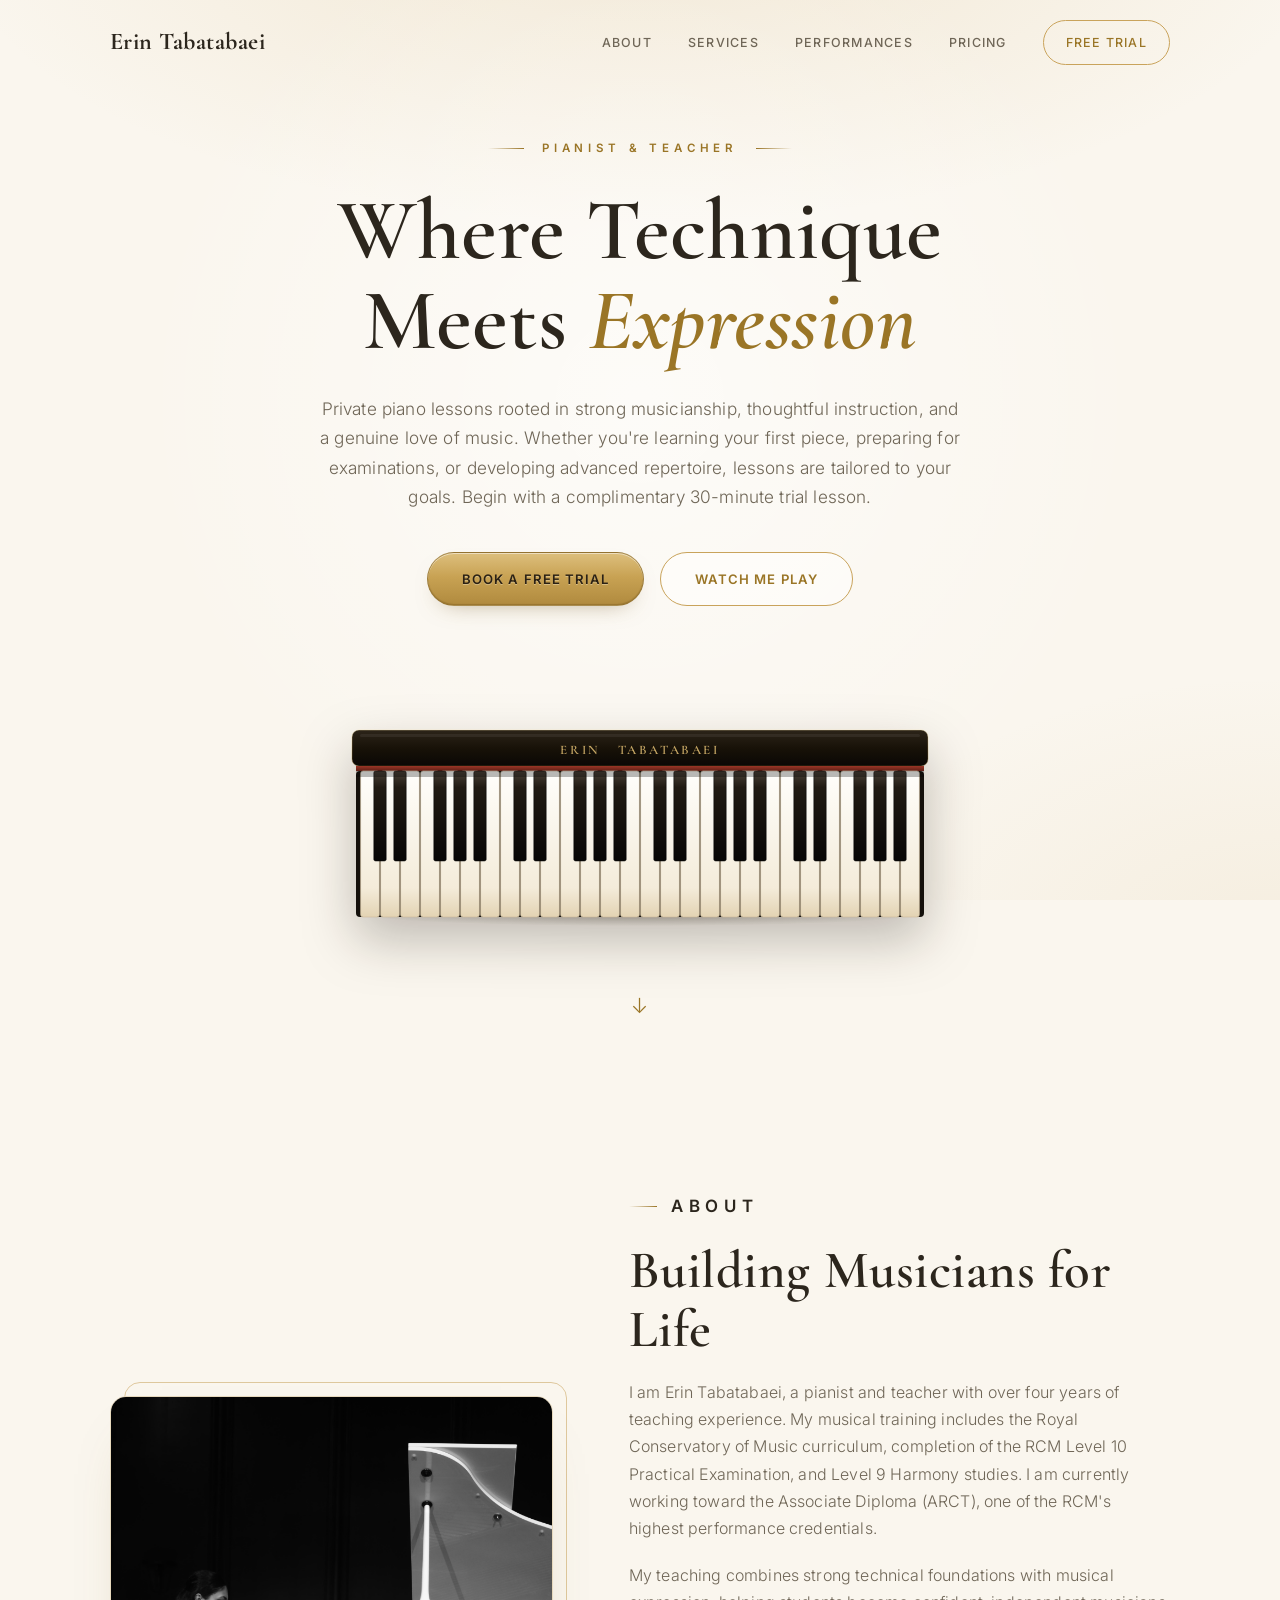
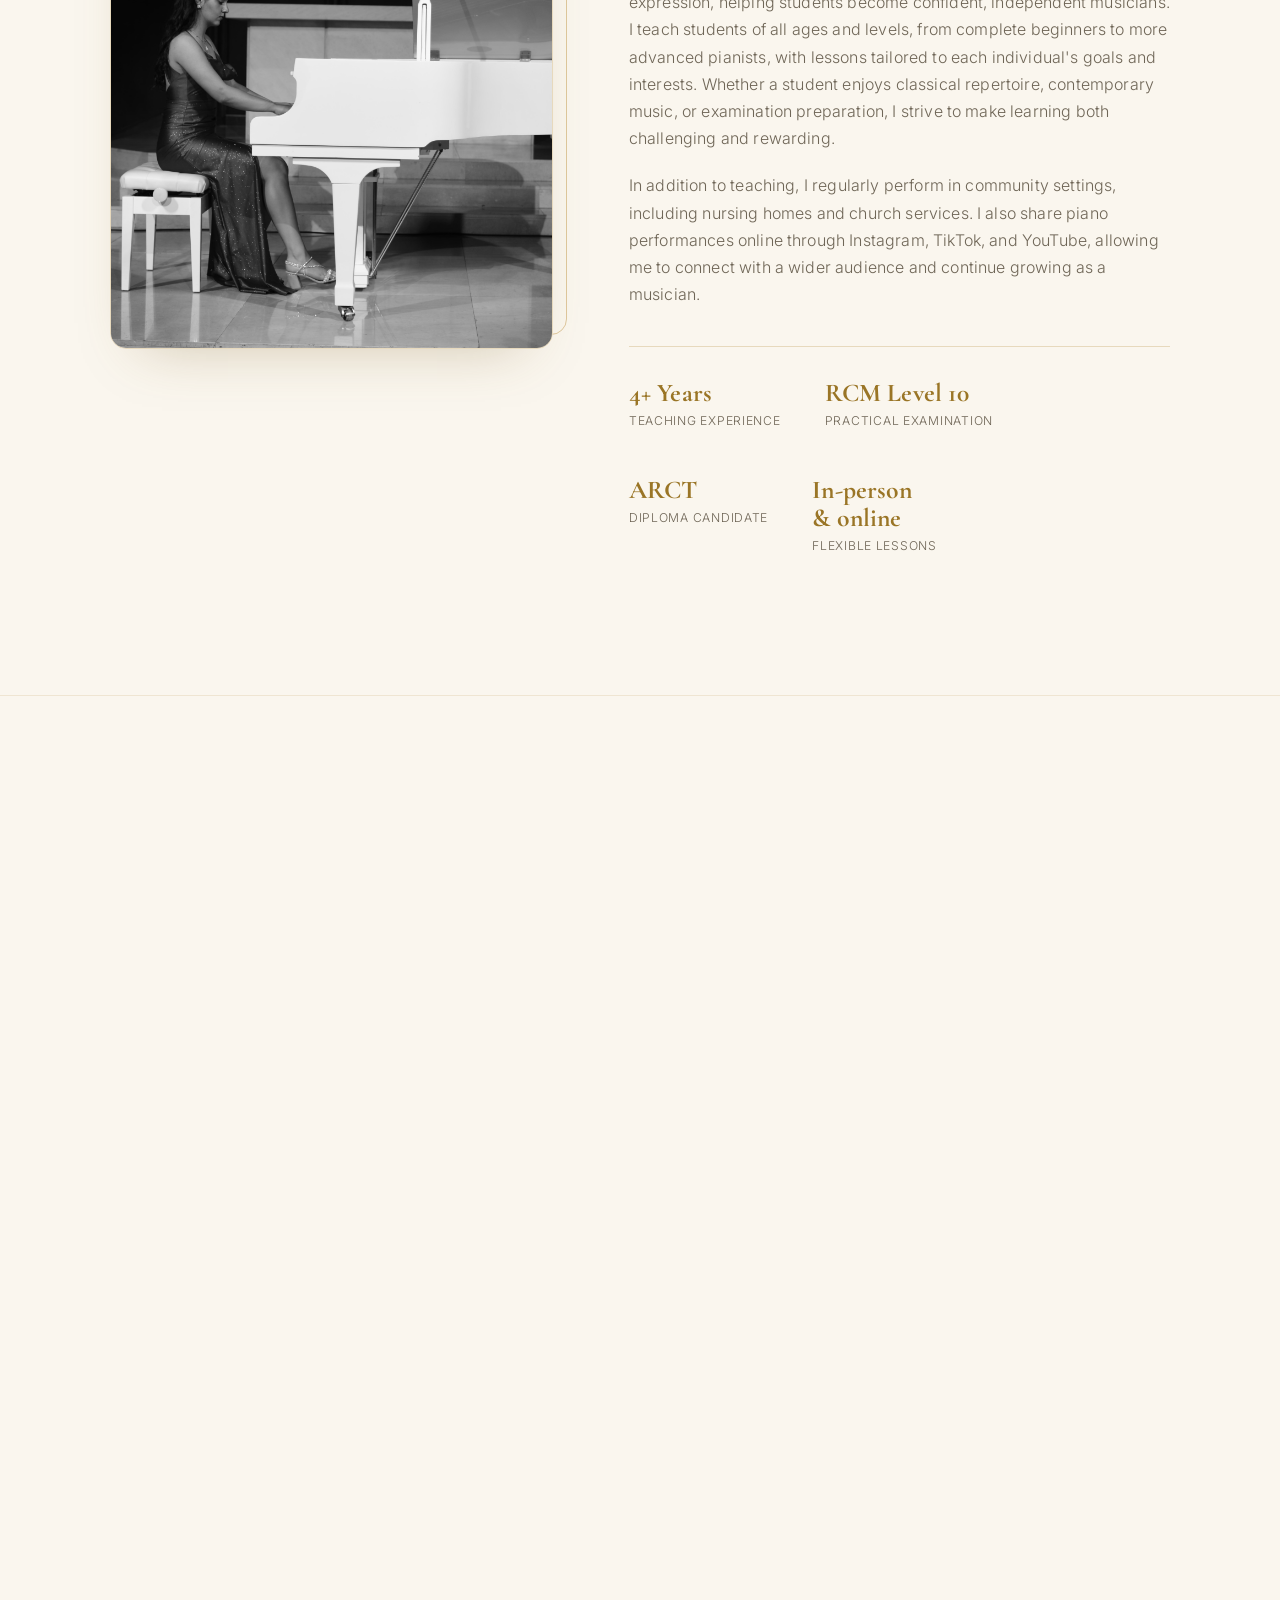
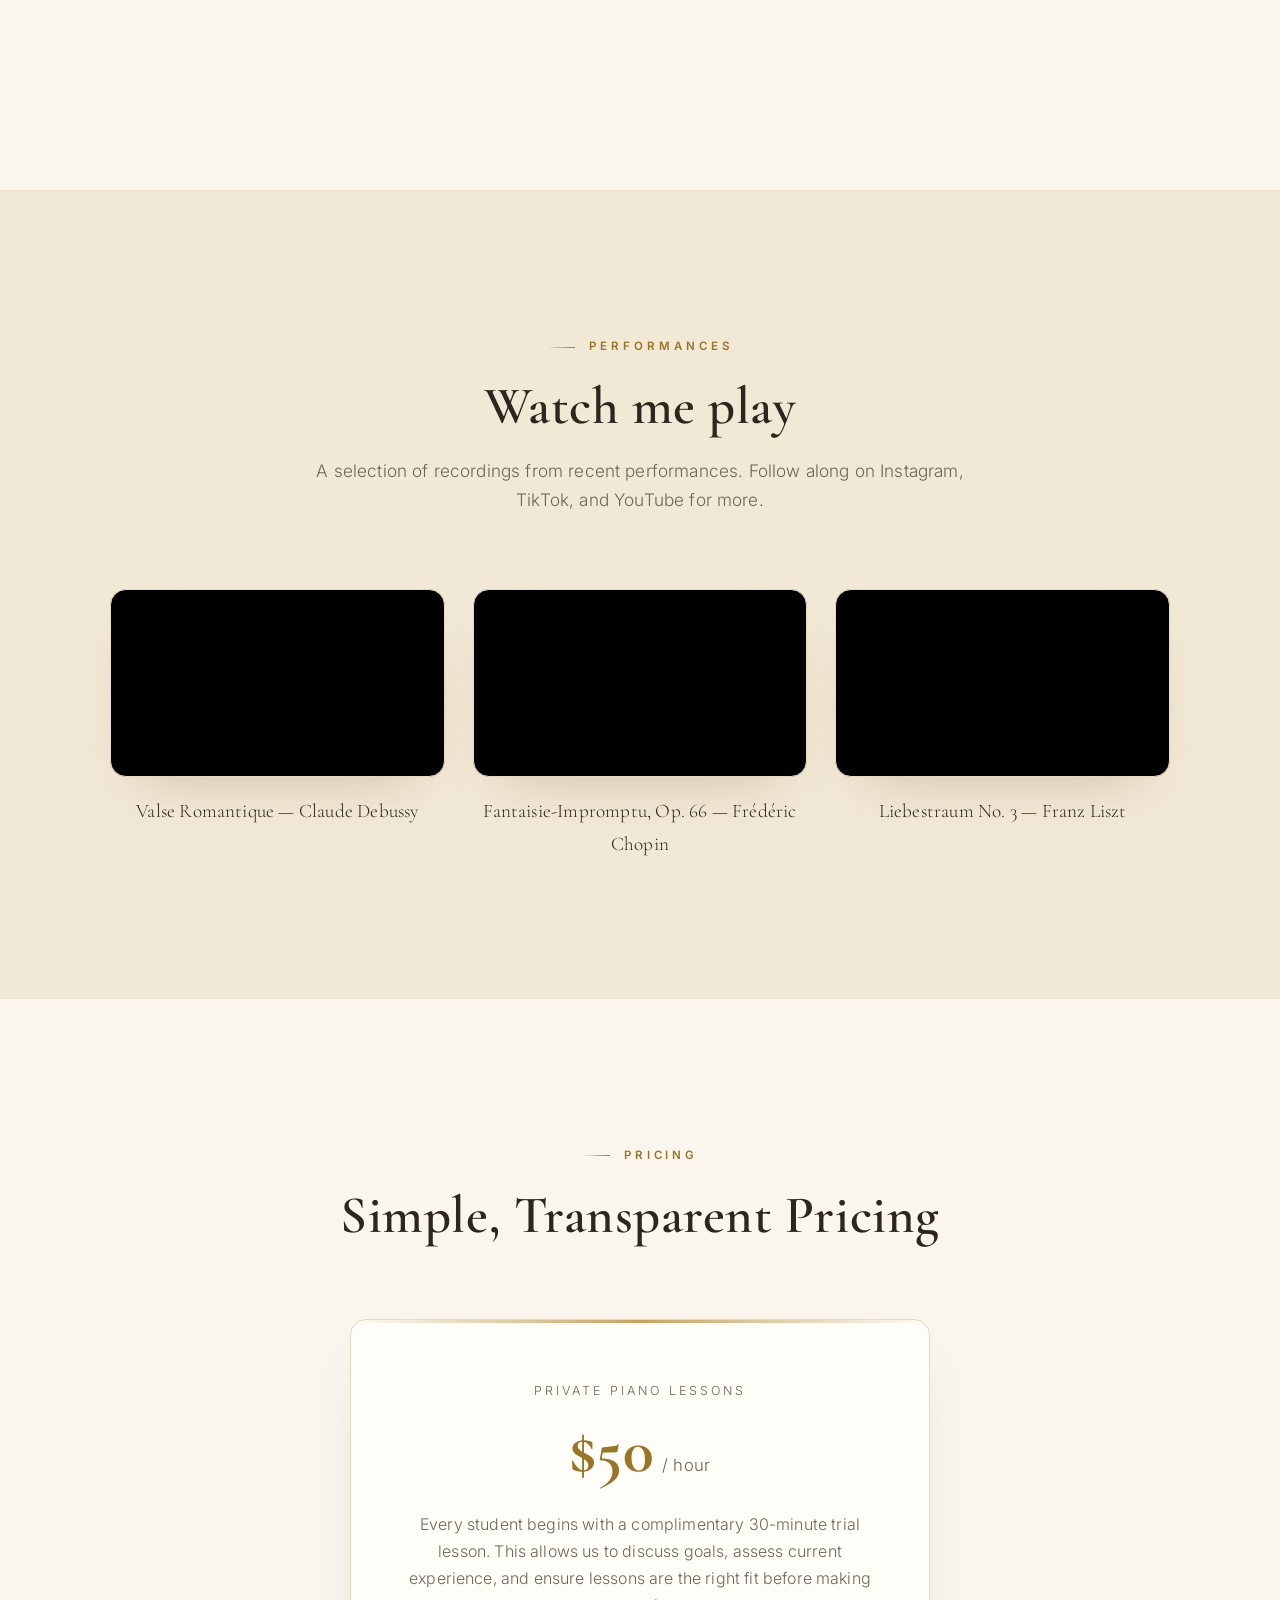
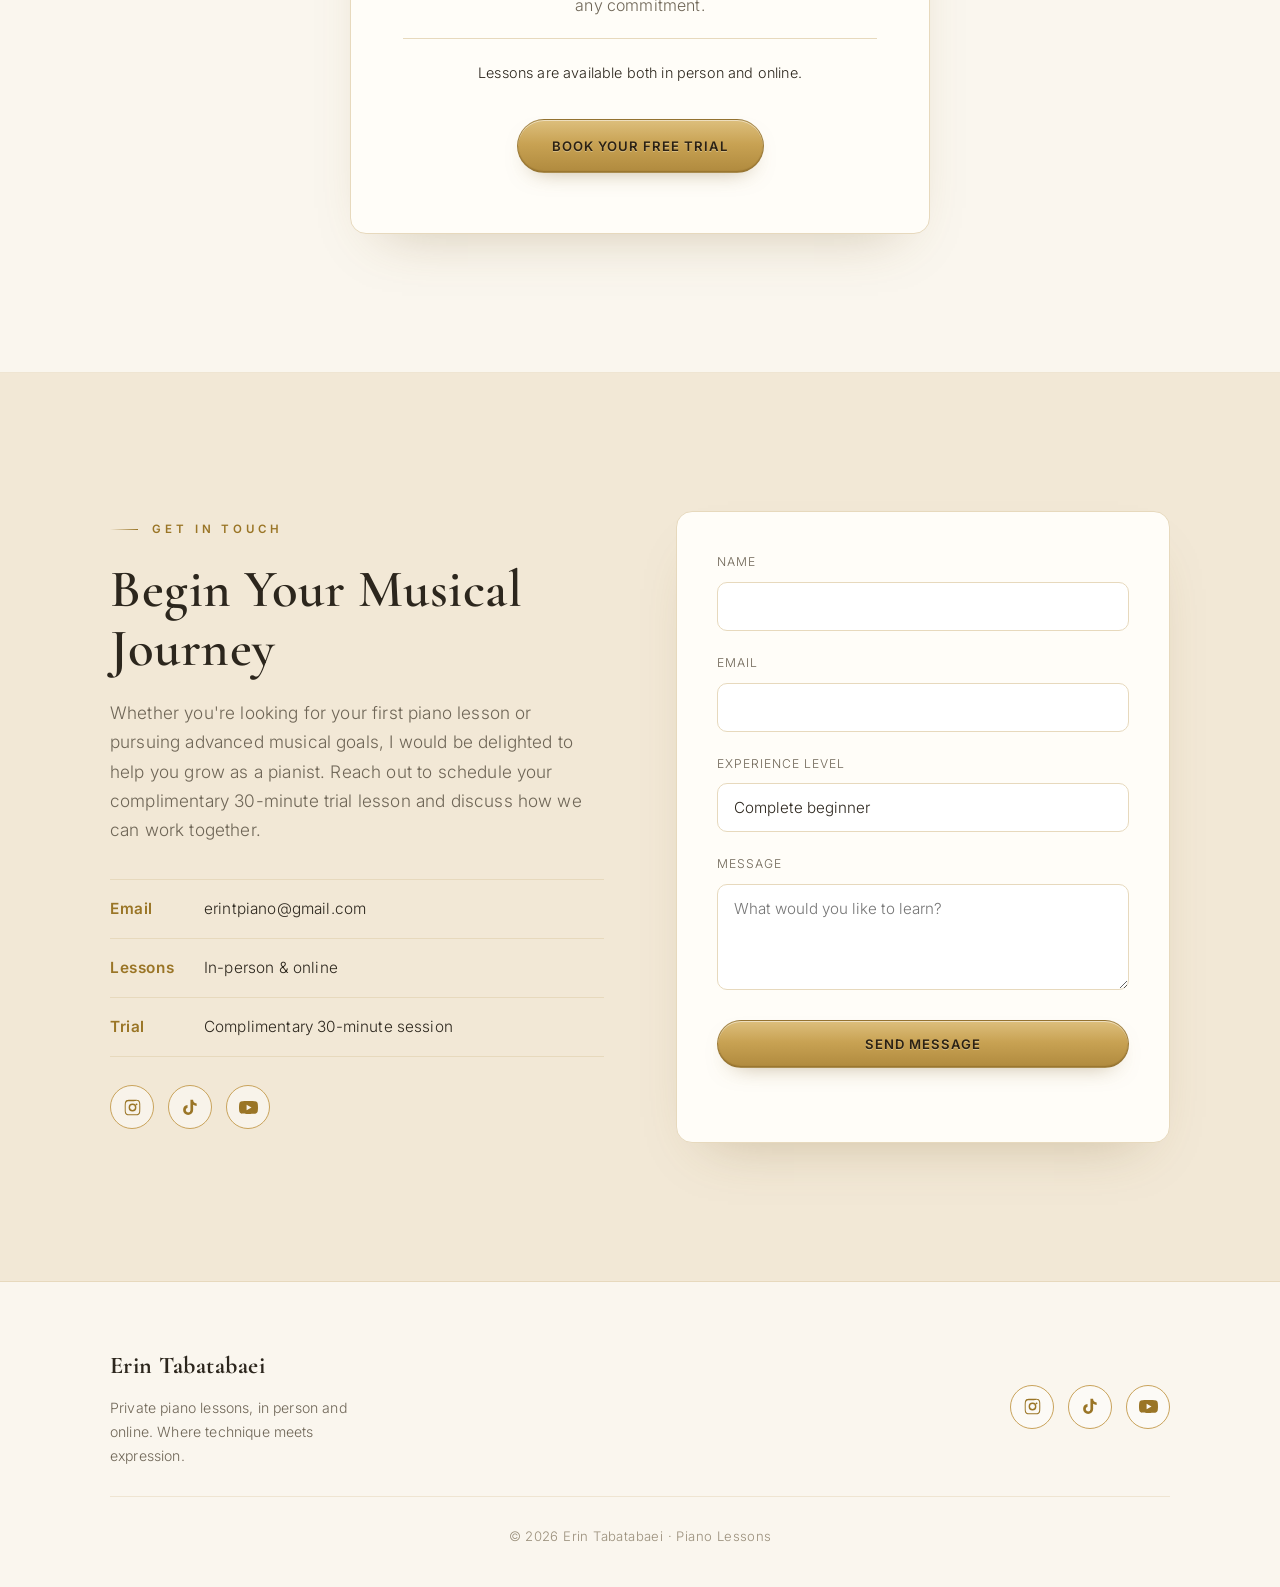
==== index.html @ f38b7c93 "Piano lessons website" ====
<!DOCTYPE html>
<html lang="en">
<head>
  <meta charset="UTF-8" />
  <meta name="viewport" content="width=device-width, initial-scale=1.0" />
  <title>Erin Tabatabaei — Piano Lessons</title>
  <meta name="description" content="Private, online, beginner and exam-prep piano lessons with Erin Tabatabaei. Watch performances and book your first lesson today." />
  <link rel="preconnect" href="https://fonts.googleapis.com" />
  <link rel="preconnect" href="https://fonts.gstatic.com" crossorigin />
  <link href="https://fonts.googleapis.com/css2?family=Cormorant+Garamond:wght@500;600;700&family=Inter:wght@300;400;500;600&display=swap" rel="stylesheet" />
  <link rel="stylesheet" href="styles.css?v=11" />
</head>
<body>
  <!-- Navigation -->
  <header class="nav" id="nav">
    <div class="nav__inner">
      <a href="#home" class="nav__brand">Erin&nbsp;Tabatabaei</a>
      <button class="nav__toggle" id="navToggle" aria-label="Toggle menu" aria-expanded="false">
        <span></span><span></span><span></span>
      </button>
      <nav class="nav__links" id="navLinks">
        <a href="#about">About</a>
        <a href="#services">Services</a>
        <a href="#videos">Performances</a>
        <a href="#pricing">Pricing</a>
        <a href="#contact" class="nav__cta">Free Trial</a>
      </nav>
    </div>
  </header>

  <!-- Hero -->
  <section class="hero" id="home">
    <div class="hero__overlay"></div>
    <div class="hero__content">
      <p class="hero__eyebrow">Pianist &amp; Teacher</p>
      <h1 class="hero__title">Where Technique<br />Meets <em>Expression</em></h1>
      <p class="hero__subtitle">
        Private piano lessons rooted in strong musicianship, thoughtful instruction, and a
        genuine love of music. Whether you're learning your first piece, preparing for
        examinations, or developing advanced repertoire, lessons are tailored to your goals.
        Begin with a complimentary 30-minute trial lesson.
      </p>
      <div class="hero__actions">
        <a href="#contact" class="btn btn--primary">Book a Free Trial</a>
        <a href="#videos" class="btn btn--ghost">Watch Me Play</a>
      </div>
    </div>

    <!-- Animated piano keyboard (decorative) -->
    <div class="keyboard" aria-hidden="true">
      <svg class="keyboard__svg" viewBox="0 0 620 250" role="img">
        <defs>
          <linearGradient id="kbCase" x1="0" y1="0" x2="0" y2="1">
            <stop offset="0" stop-color="#2c2419" />
            <stop offset="0.5" stop-color="#181208" />
            <stop offset="1" stop-color="#0a0705" />
          </linearGradient>
          <linearGradient id="kbWhite" x1="0" y1="0" x2="0" y2="1">
            <stop offset="0" stop-color="#fffefb" />
            <stop offset="0.8" stop-color="#f4ecda" />
            <stop offset="1" stop-color="#e3d3b3" />
          </linearGradient>
          <linearGradient id="kbBlack" x1="0" y1="0" x2="0" y2="1">
            <stop offset="0" stop-color="#4a4036" />
            <stop offset="0.18" stop-color="#211b13" />
            <stop offset="1" stop-color="#080605" />
          </linearGradient>
          <linearGradient id="kbRed" x1="0" y1="0" x2="0" y2="1">
            <stop offset="0" stop-color="#9a3526" />
            <stop offset="1" stop-color="#5e1f16" />
          </linearGradient>
          <linearGradient id="kbGold" x1="0" y1="0" x2="0" y2="1">
            <stop offset="0" stop-color="#f6e0a4" />
            <stop offset="0.5" stop-color="#caa45c" />
            <stop offset="1" stop-color="#8c6a22" />
          </linearGradient>
          <radialGradient id="kbFloor" cx="0.5" cy="0.5" r="0.5">
            <stop offset="0" stop-color="#241a0a" stop-opacity="0.3" />
            <stop offset="1" stop-color="#241a0a" stop-opacity="0" />
          </radialGradient>
        </defs>

        <!-- soft floor shadow -->
        <ellipse class="kb-shadow" cx="310" cy="244" rx="280" ry="12" fill="url(#kbFloor)" />

        <g class="kb-float">
          <!-- top rail / case with the engraved name -->
          <rect x="22" y="60" width="576" height="36" rx="7" fill="url(#kbCase)" stroke="url(#kbGold)" stroke-width="1" stroke-opacity="0.35" />
          <rect x="30" y="64" width="560" height="3" rx="1.5" fill="#ffffff" opacity="0.06" />
          <text class="gp-brand" x="310" y="84" text-anchor="middle">ERIN&#160;&#160;&#160;TABATABAEI</text>

          <!-- red felt strip behind the keys -->
          <rect x="26" y="96" width="568" height="5" fill="url(#kbRed)" />

          <!-- dark backdrop so the gaps between keys read -->
          <rect x="26" y="101" width="568" height="146" rx="4" fill="#14100b" />

          <!-- keyboard (generated) -->
          <g class="gp-keys" id="gpKeys"></g>

          <!-- recess shadow across the top of the keys -->
          <rect x="26" y="101" width="568" height="6" fill="#000" opacity="0.28" />
        </g>

        <!-- drifting notes (generated) -->
        <g class="gp-notes" id="gpNotes"></g>
      </svg>
    </div>

    <a href="#about" class="hero__scroll" aria-label="Scroll down">&#8595;</a>
  </section>

  <!-- About -->
  <section class="section about" id="about">
    <div class="container about__grid" data-reveal>
      <div class="about__photo">
        <div class="about__photo-frame">
          <img src="images/piano%20image.jpg" alt="Erin Tabatabaei performing at a grand piano"
               onerror="this.closest('.about__photo-frame').classList.add('is-missing')" />
          <div class="about__photo-fallback">
            <svg viewBox="0 0 24 24" fill="none" stroke="currentColor" stroke-width="1.2" aria-hidden="true"><rect x="3" y="5" width="18" height="14" rx="1.5"/><path d="M8 5v9M12 5v9M16 5v9M3 14h18"/></svg>
            <small>Add <b>piano image.jpg</b> to the <b>images</b> folder to display it here.</small>
          </div>
        </div>
      </div>
      <div class="about__text">
        <p class="section__eyebrow">About</p>
        <h2 class="section__title">Building Musicians for Life</h2>
        <p>
          I am Erin Tabatabaei, a pianist and teacher with over four years of teaching
          experience. My musical training includes the Royal Conservatory of Music
          curriculum, completion of the RCM Level 10 Practical Examination, and Level 9
          Harmony studies. I am currently working toward the Associate Diploma (ARCT), one of
          the RCM's highest performance credentials.
        </p>
        <p>
          My teaching combines strong technical foundations with musical expression, helping
          students become confident, independent musicians. I teach students of all ages and
          levels, from complete beginners to more advanced pianists, with lessons tailored to
          each individual's goals and interests. Whether a student enjoys classical
          repertoire, contemporary music, or examination preparation, I strive to make
          learning both challenging and rewarding.
        </p>
        <p>
          In addition to teaching, I regularly perform in community settings, including
          nursing homes and church services. I also share piano performances online through
          Instagram, TikTok, and YouTube, allowing me to connect with a wider audience and
          continue growing as a musician.
        </p>
        <ul class="about__stats">
          <li><strong>4+ Years</strong><span>Teaching experience</span></li>
          <li><strong>RCM Level 10</strong><span>Practical Examination</span></li>
          <li><strong>ARCT</strong><span>Diploma candidate</span></li>
          <li><strong>In-person<br />&amp; online</strong><span>Flexible lessons</span></li>
        </ul>
      </div>
    </div>
  </section>

  <!-- Services -->
  <section class="section services" id="services">
    <div class="container">
      <div class="section__head" data-reveal>
        <p class="section__eyebrow">Services</p>
        <h2 class="section__title">Lessons for every stage</h2>
        <p class="section__lead">
          Each lesson is personalised. Below are the programs I offer — reach out and we'll
          find the right fit for you.
        </p>
      </div>
      <div class="cards" data-reveal>
        <article class="card">
          <div class="card__icon"><svg viewBox="0 0 24 24" fill="none" stroke="currentColor" stroke-width="1.2" stroke-linecap="round" stroke-linejoin="round" aria-hidden="true"><rect x="3" y="5" width="18" height="14" rx="1.5"/><path d="M8 5v9M12 5v9M16 5v9M3 14h18"/></svg></div>
          <h3>Private Lessons</h3>
          <p>
            Individual lessons designed around each student's goals, learning style, and
            musical interests. Students receive personalized instruction focused on technique,
            musicianship, repertoire, and long-term growth.
          </p>
          <span class="card__tag">One-on-One</span>
        </article>
        <article class="card">
          <div class="card__icon"><svg viewBox="0 0 24 24" fill="none" stroke="currentColor" stroke-width="1.2" stroke-linecap="round" stroke-linejoin="round" aria-hidden="true"><circle cx="7" cy="18" r="2.6"/><circle cx="17" cy="16" r="2.6"/><path d="M9.6 18V6l10-2v12"/><path d="M9.6 8.5l10-2"/></svg></div>
          <h3>Beginner &amp; Kids</h3>
          <p>
            A welcoming introduction to piano for young students and first-time learners.
            Lessons develop rhythm, note reading, technique, and confidence while fostering a
            genuine enjoyment of music.
          </p>
          <span class="card__tag">Strong Foundations</span>
        </article>
        <article class="card">
          <div class="card__icon"><svg viewBox="0 0 24 24" fill="none" stroke="currentColor" stroke-width="1.2" stroke-linecap="round" stroke-linejoin="round" aria-hidden="true"><circle cx="12" cy="9" r="5.2"/><path d="M8.5 13.2L7 21l5-2.8L17 21l-1.5-7.8"/></svg></div>
          <h3>Exam &amp; Theory Preparation</h3>
          <p>
            Focused preparation for Royal Conservatory of Music examinations, including
            performance, theory, harmony, sight-reading, and ear training. Students build the
            skills necessary for success while developing a deeper understanding of music.
          </p>
          <span class="card__tag">RCM Preparation</span>
        </article>
        <article class="card">
          <div class="card__icon"><svg viewBox="0 0 24 24" fill="none" stroke="currentColor" stroke-width="1.2" stroke-linecap="round" stroke-linejoin="round" aria-hidden="true"><rect x="3" y="4" width="18" height="12" rx="1.5"/><path d="M9 20h6M12 16v4"/></svg></div>
          <h3>Online Lessons</h3>
          <p>
            Flexible online instruction offering the same individualized guidance as in-person
            lessons. Ideal for busy families, distance learning, and students seeking
            high-quality piano instruction from home.
          </p>
          <span class="card__tag">Learn Anywhere</span>
        </article>
      </div>
    </div>
  </section>

  <!-- Videos -->
  <section class="section videos" id="videos">
    <div class="container">
      <div class="section__head" data-reveal>
        <p class="section__eyebrow">Performances</p>
        <h2 class="section__title">Watch me play</h2>
        <p class="section__lead">
          A selection of recordings from recent performances. Follow along on
          Instagram, TikTok, and YouTube for more.
        </p>
      </div>
      <div class="video-grid" data-reveal>
        <!-- To add your own: replace VIDEO_ID in the src with your YouTube video's ID
             (the part after "watch?v=" in the URL). -->
        <figure class="video">
          <div class="video__frame">
            <iframe
              src="https://www.youtube.com/embed/dQw4w9WgXcQ"
              title="Performance 1"
              loading="lazy"
              allow="accelerometer; autoplay; clipboard-write; encrypted-media; gyroscope; picture-in-picture; web-share"
              allowfullscreen></iframe>
          </div>
          <figcaption>Valse Romantique — Claude Debussy</figcaption>
        </figure>
        <figure class="video">
          <div class="video__frame">
            <iframe
              src="https://www.youtube.com/embed/dQw4w9WgXcQ"
              title="Performance 2"
              loading="lazy"
              allow="accelerometer; autoplay; clipboard-write; encrypted-media; gyroscope; picture-in-picture; web-share"
              allowfullscreen></iframe>
          </div>
          <figcaption>Fantaisie-Impromptu, Op. 66 — Frédéric Chopin</figcaption>
        </figure>
        <figure class="video">
          <div class="video__frame">
            <iframe
              src="https://www.youtube.com/embed/dQw4w9WgXcQ"
              title="Performance 3"
              loading="lazy"
              allow="accelerometer; autoplay; clipboard-write; encrypted-media; gyroscope; picture-in-picture; web-share"
              allowfullscreen></iframe>
          </div>
          <figcaption>Liebestraum No. 3 — Franz Liszt</figcaption>
        </figure>
      </div>
    </div>
  </section>

  <!-- Pricing -->
  <section class="section pricing" id="pricing">
    <div class="container">
      <div class="section__head" data-reveal>
        <p class="section__eyebrow">Pricing</p>
        <h2 class="section__title">Simple, Transparent Pricing</h2>
      </div>
      <div class="price-card" data-reveal>
        <p class="price-card__label">Private Piano Lessons</p>
        <p class="price-card__amount">$50<span>/ hour</span></p>
        <p class="price-card__note">
          Every student begins with a complimentary 30-minute trial lesson. This allows us to
          discuss goals, assess current experience, and ensure lessons are the right fit before
          making any commitment.
        </p>
        <p class="price-card__meta">Lessons are available both in person and online.</p>
        <a href="#contact" class="btn btn--primary">Book Your Free Trial</a>
      </div>
    </div>
  </section>

  <!-- Contact -->
  <section class="section contact" id="contact">
    <div class="container contact__grid" data-reveal>
      <div class="contact__intro">
        <p class="section__eyebrow">Get in touch</p>
        <h2 class="section__title">Begin Your Musical Journey</h2>
        <p class="section__lead">
          Whether you're looking for your first piano lesson or pursuing advanced musical
          goals, I would be delighted to help you grow as a pianist. Reach out to schedule
          your complimentary 30-minute trial lesson and discuss how we can work together.
        </p>
        <ul class="contact__details">
          <li><span>Email</span><a href="mailto:erintpiano@gmail.com">erintpiano@gmail.com</a></li>
          <li><span>Lessons</span>In-person &amp; online</li>
          <li><span>Trial</span>Complimentary 30-minute session</li>
        </ul>
        <div class="socials">
          <a href="https://www.instagram.com/erin.t.piano/" target="_blank" rel="noopener" aria-label="Instagram" title="Instagram">
            <svg viewBox="0 0 24 24" aria-hidden="true"><path d="M12 2.2c3.2 0 3.6 0 4.85.07 1.17.05 1.8.25 2.23.41.56.22.96.48 1.38.9.42.42.68.82.9 1.38.16.42.36 1.06.41 2.23.06 1.27.07 1.65.07 4.85s0 3.58-.07 4.85c-.05 1.17-.25 1.8-.41 2.23-.22.56-.48.96-.9 1.38-.42.42-.82.68-1.38.9-.42.16-1.06.36-2.23.41-1.27.06-1.65.07-4.85.07s-3.58 0-4.85-.07c-1.17-.05-1.8-.25-2.23-.41a3.7 3.7 0 0 1-1.38-.9 3.7 3.7 0 0 1-.9-1.38c-.16-.42-.36-1.06-.41-2.23C2.21 15.58 2.2 15.2 2.2 12s0-3.58.07-4.85c.05-1.17.25-1.8.41-2.23.22-.56.48-.96.9-1.38.42-.42.82-.68 1.38-.9.42-.16 1.06-.36 2.23-.41C8.42 2.21 8.8 2.2 12 2.2zm0 1.8c-3.15 0-3.5 0-4.74.07-.9.04-1.38.19-1.7.32-.43.16-.74.36-1.06.68-.32.32-.52.63-.68 1.06-.13.32-.28.8-.32 1.7C3.4 8.5 3.4 8.85 3.4 12s0 3.5.07 4.74c.04.9.19 1.38.32 1.7.16.43.36.74.68 1.06.32.32.63.52 1.06.68.32.13.8.28 1.7.32 1.24.07 1.59.07 4.74.07s3.5 0 4.74-.07c.9-.04 1.38-.19 1.7-.32.43-.16.74-.36 1.06-.68.32-.32.52-.63.68-1.06.13-.32.28-.8.32-1.7.07-1.24.07-1.59.07-4.74s0-3.5-.07-4.74c-.04-.9-.19-1.38-.32-1.7a2.85 2.85 0 0 0-.68-1.06 2.85 2.85 0 0 0-1.06-.68c-.32-.13-.8-.28-1.7-.32C15.5 4 15.15 4 12 4zm0 3.07a4.93 4.93 0 1 1 0 9.86 4.93 4.93 0 0 1 0-9.86zm0 1.8a3.13 3.13 0 1 0 0 6.26 3.13 3.13 0 0 0 0-6.26zm5.15-2.02a1.15 1.15 0 1 1 0 2.3 1.15 1.15 0 0 1 0-2.3z"/></svg>
          </a>
          <a href="https://www.tiktok.com/@erintpiano" target="_blank" rel="noopener" aria-label="TikTok" title="TikTok">
            <svg viewBox="0 0 24 24" aria-hidden="true"><path d="M16.6 5.82c-.88-1-1.36-2.28-1.36-3.62h-3.3v13.2a2.98 2.98 0 0 1-2.98 2.84 2.98 2.98 0 0 1-.7-5.87v-3.4a6.33 6.33 0 0 0-5.6 6.27A6.33 6.33 0 0 0 8.99 21.5a6.33 6.33 0 0 0 6.33-6.33V8.66a7.6 7.6 0 0 0 4.45 1.43V6.78a4.3 4.3 0 0 1-3.16-.96z"/></svg>
          </a>
          <a href="https://www.youtube.com/@erintpiano" target="_blank" rel="noopener" aria-label="YouTube" title="YouTube">
            <svg viewBox="0 0 24 24" aria-hidden="true"><path d="M23.5 6.5a3.02 3.02 0 0 0-2.12-2.14C19.5 3.85 12 3.85 12 3.85s-7.5 0-9.38.51A3.02 3.02 0 0 0 .5 6.5C0 8.4 0 12 0 12s0 3.6.5 5.5a3.02 3.02 0 0 0 2.12 2.14c1.88.51 9.38.51 9.38.51s7.5 0 9.38-.51A3.02 3.02 0 0 0 23.5 17.5c.5-1.9.5-5.5.5-5.5s0-3.6-.5-5.5zM9.6 15.6V8.4l6.2 3.6-6.2 3.6z"/></svg>
          </a>
        </div>
      </div>
      <form class="contact__form" id="contactForm" action="https://api.web3forms.com/submit" method="POST">
        <!-- Web3Forms access key — get yours free at https://web3forms.com (enter erintpiano@gmail.com) -->
        <input type="hidden" name="access_key" value="86e14ff6-685a-4168-87f2-af6f0964d8b6" />
        <input type="hidden" name="subject" value="New piano lesson enquiry from your website" />
        <input type="hidden" name="from_name" value="Erin Tabatabaei Piano Website" />
        <!-- Honeypot anti-spam field (hidden from real visitors, only bots fill it) -->
        <input type="checkbox" name="botcheck" style="display:none" tabindex="-1" autocomplete="off" />
        <div class="field">
          <label for="name">Name</label>
          <input type="text" id="name" name="name" required />
        </div>
        <div class="field">
          <label for="email">Email</label>
          <input type="email" id="email" name="email" required />
        </div>
        <div class="field">
          <label for="level">Experience level</label>
          <select id="level" name="level">
            <option>Complete beginner</option>
            <option>Some experience</option>
            <option>Intermediate</option>
            <option>Advanced</option>
            <option>Exam preparation</option>
          </select>
        </div>
        <div class="field">
          <label for="message">Message</label>
          <textarea id="message" name="message" rows="4" placeholder="What would you like to learn?"></textarea>
        </div>
        <button type="submit" class="btn btn--primary btn--full">Send Message</button>
        <p class="form__status" id="formStatus" role="status" aria-live="polite"></p>
      </form>
    </div>
  </section>

  <!-- Footer -->
  <footer class="footer">
    <div class="container footer__inner">
      <div class="footer__brand-block">
        <span class="nav__brand">Erin Tabatabaei</span>
        <p class="footer__tagline">Private piano lessons, in person and online. Where technique meets expression.</p>
      </div>
      <div class="socials">
        <a href="https://www.instagram.com/erin.t.piano/" target="_blank" rel="noopener" aria-label="Instagram" title="Instagram">
          <svg viewBox="0 0 24 24" aria-hidden="true"><path d="M12 2.2c3.2 0 3.6 0 4.85.07 1.17.05 1.8.25 2.23.41.56.22.96.48 1.38.9.42.42.68.82.9 1.38.16.42.36 1.06.41 2.23.06 1.27.07 1.65.07 4.85s0 3.58-.07 4.85c-.05 1.17-.25 1.8-.41 2.23-.22.56-.48.96-.9 1.38-.42.42-.82.68-1.38.9-.42.16-1.06.36-2.23.41-1.27.06-1.65.07-4.85.07s-3.58 0-4.85-.07c-1.17-.05-1.8-.25-2.23-.41a3.7 3.7 0 0 1-1.38-.9 3.7 3.7 0 0 1-.9-1.38c-.16-.42-.36-1.06-.41-2.23C2.21 15.58 2.2 15.2 2.2 12s0-3.58.07-4.85c.05-1.17.25-1.8.41-2.23.22-.56.48-.96.9-1.38.42-.42.82-.68 1.38-.9.42-.16 1.06-.36 2.23-.41C8.42 2.21 8.8 2.2 12 2.2zm0 1.8c-3.15 0-3.5 0-4.74.07-.9.04-1.38.19-1.7.32-.43.16-.74.36-1.06.68-.32.32-.52.63-.68 1.06-.13.32-.28.8-.32 1.7C3.4 8.5 3.4 8.85 3.4 12s0 3.5.07 4.74c.04.9.19 1.38.32 1.7.16.43.36.74.68 1.06.32.32.63.52 1.06.68.32.13.8.28 1.7.32 1.24.07 1.59.07 4.74.07s3.5 0 4.74-.07c.9-.04 1.38-.19 1.7-.32.43-.16.74-.36 1.06-.68.32-.32.52-.63.68-1.06.13-.32.28-.8.32-1.7.07-1.24.07-1.59.07-4.74s0-3.5-.07-4.74c-.04-.9-.19-1.38-.32-1.7a2.85 2.85 0 0 0-.68-1.06 2.85 2.85 0 0 0-1.06-.68c-.32-.13-.8-.28-1.7-.32C15.5 4 15.15 4 12 4zm0 3.07a4.93 4.93 0 1 1 0 9.86 4.93 4.93 0 0 1 0-9.86zm0 1.8a3.13 3.13 0 1 0 0 6.26 3.13 3.13 0 0 0 0-6.26zm5.15-2.02a1.15 1.15 0 1 1 0 2.3 1.15 1.15 0 0 1 0-2.3z"/></svg>
        </a>
        <a href="https://www.tiktok.com/@erintpiano" target="_blank" rel="noopener" aria-label="TikTok" title="TikTok">
          <svg viewBox="0 0 24 24" aria-hidden="true"><path d="M16.6 5.82c-.88-1-1.36-2.28-1.36-3.62h-3.3v13.2a2.98 2.98 0 0 1-2.98 2.84 2.98 2.98 0 0 1-.7-5.87v-3.4a6.33 6.33 0 0 0-5.6 6.27A6.33 6.33 0 0 0 8.99 21.5a6.33 6.33 0 0 0 6.33-6.33V8.66a7.6 7.6 0 0 0 4.45 1.43V6.78a4.3 4.3 0 0 1-3.16-.96z"/></svg>
        </a>
        <a href="https://www.youtube.com/@erintpiano" target="_blank" rel="noopener" aria-label="YouTube" title="YouTube">
          <svg viewBox="0 0 24 24" aria-hidden="true"><path d="M23.5 6.5a3.02 3.02 0 0 0-2.12-2.14C19.5 3.85 12 3.85 12 3.85s-7.5 0-9.38.51A3.02 3.02 0 0 0 .5 6.5C0 8.4 0 12 0 12s0 3.6.5 5.5a3.02 3.02 0 0 0 2.12 2.14c1.88.51 9.38.51 9.38.51s7.5 0 9.38-.51A3.02 3.02 0 0 0 23.5 17.5c.5-1.9.5-5.5.5-5.5s0-3.6-.5-5.5zM9.6 15.6V8.4l6.2 3.6-6.2 3.6z"/></svg>
        </a>
      </div>
      <p>&copy; <span id="year"></span> Erin Tabatabaei · Piano Lessons</p>
    </div>
  </footer>

  <script src="script.js?v=10"></script>
</body>
</html>
---- styles.css ----
/* ===================================================================
   Erin Tabatabaei — Piano Lessons
   Light "white · cream · gold" theme + 3D animated piano keyboard
   =================================================================== */

/* ===== Design tokens ===== */
:root {
  --bg:        #faf6ee;   /* warm cream */
  --bg-soft:   #f2e8d6;   /* deeper cream */
  --bg-card:   #fffdf8;   /* near-white card */
  --line:      #e7d9bd;
  --line-soft: #efe5d2;
  --text:      #2c261d;   /* warm near-black */
  --text-soft: #6f6657;
  --text-dim:  #9a8f7b;
  --gold:      #c9a35b;
  --gold-soft: #e6cf95;   /* light highlight */
  --gold-deep: #9a7526;   /* readable accent on cream */
  --gold-bright:#f0d79b;
  --radius:    16px;
  --max:       1140px;
  --gutter:    clamp(20px, 5vw, 40px);
  --shadow:    0 26px 56px -32px rgba(120, 92, 36, .35);
  --shadow-sm: 0 14px 30px -20px rgba(120, 92, 36, .35);
  --ease: cubic-bezier(.2, .7, .2, 1);
  --serif: "Cormorant Garamond", Georgia, serif;
  --sans:  "Inter", system-ui, -apple-system, sans-serif;
}

* { box-sizing: border-box; margin: 0; padding: 0; }

html { scroll-behavior: smooth; }

body {
  font-family: var(--sans);
  background-color: var(--bg);
  background-image:
    radial-gradient(ellipse 90% 55% at 50% -8%, rgba(201,163,91,.18), transparent 60%),
    radial-gradient(ellipse 60% 50% at 100% 105%, rgba(201,163,91,.10), transparent 60%);
  background-attachment: fixed;
  color: var(--text);
  line-height: 1.7;
  font-weight: 300;
  letter-spacing: .01em;
  -webkit-font-smoothing: antialiased;
  text-rendering: optimizeLegibility;
}

img { max-width: 100%; display: block; }
a { color: inherit; text-decoration: none; }

.container { width: 100%; max-width: var(--max); margin: 0 auto; padding: 0 var(--gutter); }

::selection { background: rgba(201,163,91,.32); color: #2c261d; }

/* ===== Buttons ===== */
.btn {
  position: relative;
  display: inline-flex; align-items: center; gap: 10px;
  padding: 15px 34px;
  border-radius: 999px;
  font-family: var(--sans);
  font-weight: 600;
  font-size: .82rem;
  letter-spacing: .08em;
  text-transform: uppercase;
  cursor: pointer;
  border: 1px solid transparent;
  overflow: hidden;
  transition: transform .35s var(--ease), color .35s var(--ease),
              border-color .35s var(--ease), box-shadow .35s var(--ease), background .35s var(--ease);
}
.btn--primary {
  background: linear-gradient(180deg, #ddbf7d 0%, #c8a253 46%, #b08a3e 100%);
  color: #2b2114;
  border: 1px solid rgba(120, 92, 36, .5);
  text-shadow: 0 1px 0 rgba(255, 248, 230, .35);
  box-shadow:
    inset 0 1px 0 rgba(255, 255, 255, .5),
    inset 0 -1px 1px rgba(90, 60, 10, .28),
    0 10px 24px -15px rgba(120, 92, 36, .6);
}
.btn--primary::after {
  content: ""; position: absolute; top: 0; left: -120%; width: 55%; height: 100%;
  background: linear-gradient(100deg, transparent, rgba(255,255,255,.38), transparent);
  transform: skewX(-20deg); transition: left .7s var(--ease);
}
.btn--primary:hover {
  transform: translateY(-2px);
  box-shadow:
    inset 0 1px 0 rgba(255, 255, 255, .55),
    inset 0 -1px 1px rgba(90, 60, 10, .3),
    0 16px 30px -14px rgba(120, 92, 36, .7);
}
.btn--primary:hover::after { left: 130%; }
.btn--ghost { border-color: var(--gold); color: var(--gold-deep); background: rgba(255,255,255,.4); }
.btn--ghost:hover { border-color: var(--gold-deep); color: var(--text); background: #fff; transform: translateY(-3px); }
.btn--full { width: 100%; justify-content: center; }

/* ===== Navigation ===== */
.nav {
  position: fixed; top: 0; left: 0; right: 0; z-index: 50;
  transition: background .4s var(--ease), border-color .4s var(--ease), box-shadow .4s var(--ease);
  border-bottom: 1px solid transparent;
}
.nav.is-scrolled {
  background: rgba(250,246,238,.82);
  backdrop-filter: blur(14px) saturate(1.3);
  border-bottom-color: var(--line);
  box-shadow: 0 10px 30px -24px rgba(120,92,36,.5);
}
.nav__inner {
  max-width: var(--max); margin: 0 auto; padding: 20px var(--gutter);
  display: flex; align-items: center; justify-content: space-between;
  transition: padding .4s var(--ease);
}
.nav.is-scrolled .nav__inner { padding-top: 14px; padding-bottom: 14px; }
.nav__brand {
  font-family: var(--serif); font-size: 1.5rem; font-weight: 700;
  letter-spacing: .02em; display: flex; align-items: center; gap: 10px; color: var(--text);
}
.nav__brand-mark { color: var(--gold-deep); font-size: 1.2em; }
.nav__links { display: flex; align-items: center; gap: 36px; }
.nav__links a {
  font-size: .78rem; color: var(--text-soft); font-weight: 500;
  letter-spacing: .1em; text-transform: uppercase;
  transition: color .3s var(--ease); position: relative;
}
.nav__links a:not(.nav__cta)::after {
  content: ""; position: absolute; left: 0; bottom: -6px; width: 0; height: 1.5px;
  background: var(--gold); transition: width .3s var(--ease);
}
.nav__links a:not(.nav__cta):hover { color: var(--text); }
.nav__links a:not(.nav__cta):hover::after { width: 100%; }
.nav__cta {
  color: var(--gold-deep) !important; border: 1px solid var(--gold);
  padding: 11px 22px; border-radius: 999px; transition: border-color .3s var(--ease), background .3s var(--ease), color .3s var(--ease);
}
.nav__cta:hover { background: var(--gold); color: #fff !important; }
.nav__toggle { display: none; flex-direction: column; gap: 5px; background: none; border: 0; cursor: pointer; padding: 6px; }
.nav__toggle span { width: 26px; height: 2px; background: var(--text); border-radius: 2px; transition: .3s var(--ease); }
.nav__toggle[aria-expanded="true"] span:nth-child(1) { transform: translateY(7px) rotate(45deg); }
.nav__toggle[aria-expanded="true"] span:nth-child(2) { opacity: 0; }
.nav__toggle[aria-expanded="true"] span:nth-child(3) { transform: translateY(-7px) rotate(-45deg); }

/* ===== Hero ===== */
.hero {
  position: relative; min-height: 100vh;
  display: flex; flex-direction: column; align-items: center; justify-content: center;
  text-align: center; padding: 130px var(--gutter) clamp(80px, 11vw, 130px);
  overflow-x: clip; overflow-y: visible;
}
.hero__overlay {
  position: absolute; inset: 0; pointer-events: none;
  background:
    radial-gradient(circle at 50% 38%, rgba(255,255,255,.6), transparent 55%);
}
.hero__content { position: relative; max-width: 880px; z-index: 2; }
.hero__eyebrow {
  text-transform: uppercase; letter-spacing: .42em; font-size: .72rem;
  color: var(--gold-deep); margin-bottom: 28px; font-weight: 600;
  display: inline-flex; align-items: center; gap: 18px;
}
.hero__eyebrow::before, .hero__eyebrow::after {
  content: ""; width: 36px; height: 1px;
  background: linear-gradient(90deg, transparent, var(--gold-deep));
}
.hero__eyebrow::after { background: linear-gradient(90deg, var(--gold-deep), transparent); }
.hero__title {
  font-family: var(--serif); font-weight: 600;
  font-size: clamp(2.8rem, 7vw, 5.4rem); line-height: 1.04;
  letter-spacing: .005em; margin-bottom: 28px; color: var(--text);
}
.hero__title em { font-style: italic; color: var(--gold-deep); }
.hero__subtitle {
  font-size: 1.08rem; color: var(--text-soft); max-width: 640px;
  margin: 0 auto 40px; font-weight: 300;
}
.hero__actions { display: flex; gap: 16px; justify-content: center; flex-wrap: wrap; }
.hero__scroll {
  position: absolute; bottom: 26px; left: 50%; transform: translateX(-50%);
  font-size: 1.3rem; color: var(--gold-deep); z-index: 3;
  animation: bob 2.4s ease-in-out infinite; transition: color .3s var(--ease);
}
@keyframes bob { 0%,100% { transform: translate(-50%,0); opacity:.6; } 50% { transform: translate(-50%,10px); opacity:1; } }

/* ===== Animated Piano Keyboard ===== */
.keyboard {
  position: relative; z-index: 1;
  margin-top: clamp(28px, 5vw, 64px);
  width: 100%;
  display: flex; justify-content: center;
}
.keyboard__svg {
  width: min(620px, 94vw); height: auto; overflow: visible;
  filter: drop-shadow(0 22px 26px rgba(20, 12, 2, .26));
}

/* a barely-there hover so it feels alive */
.kb-float { animation: kbFloat 7s var(--ease) infinite; transform-origin: 310px 170px; }
@keyframes kbFloat {
  0%, 100% { transform: translateY(0); }
  50%      { transform: translateY(-5px); }
}
.kb-shadow { animation: kbShadow 7s var(--ease) infinite; transform-origin: 310px 244px; }
@keyframes kbShadow {
  0%, 100% { transform: scaleX(1); opacity: 0.3; }
  50%      { transform: scaleX(0.96); opacity: 0.24; }
}

/* the engraved name on the rail */
.gp-brand {
  font-family: var(--serif); font-size: 13px; font-weight: 600;
  letter-spacing: .2em; fill: #d8b66e; opacity: .9;
}

/* keys ripple as though being played, a wave travelling left to right */
.gp-key-white {
  fill: url(#kbWhite); stroke: #cdbb9a; stroke-width: .6;
  transform-box: fill-box; transform-origin: 50% 0;
  animation: kbKeyWhite 4.5s var(--ease) infinite; animation-delay: var(--d, 0s);
}
.gp-key-black {
  fill: url(#kbBlack); stroke: #000; stroke-width: .5;
  transform-box: fill-box; transform-origin: 50% 0;
  animation: kbKeyBlack 4.5s var(--ease) infinite; animation-delay: var(--d, 0s);
}
@keyframes kbKeyWhite {
  0%, 8%, 100% { fill: url(#kbWhite); transform: translateY(0); }
  3%           { fill: #f6e8c6; transform: translateY(5px); }
}
@keyframes kbKeyBlack {
  0%, 8%, 100% { fill: url(#kbBlack); transform: translateY(0); }
  3%           { fill: #7a5c28; transform: translateY(5px); }
}

/* musical notes drifting up from the keys */
.gp-note {
  font-family: var(--serif); fill: var(--gold-deep);
  opacity: 0; transform-box: fill-box; transform-origin: center;
  animation: gpNote 5s var(--ease) infinite; animation-delay: var(--nd, 0s);
}
@keyframes gpNote {
  0%   { opacity: 0; transform: translateY(0) rotate(-8deg) scale(.7); }
  18%  { opacity: .9; }
  70%  { opacity: .5; }
  100% { opacity: 0; transform: translateY(-110px) rotate(10deg) scale(1.05); }
}

/* ===== Section scaffolding ===== */
.section { padding: clamp(80px, 11vw, 138px) 0; position: relative; }
.section + .section { border-top: 1px solid var(--line-soft); }
.section__head { max-width: 660px; margin: 0 auto clamp(48px, 6vw, 74px); text-align: center; }
.section__eyebrow {
  text-transform: uppercase; letter-spacing: .34em; font-size: .72rem;
  color: var(--gold-deep); font-weight: 600; margin-bottom: 20px;
  display: inline-flex; align-items: center; gap: 14px;
}
.section__eyebrow::before { content: ""; width: 28px; height: 1px; background: linear-gradient(90deg, transparent, var(--gold-deep)); }
.section__title {
  font-family: var(--serif); font-weight: 600;
  font-size: clamp(2.1rem, 4.4vw, 3.3rem); line-height: 1.12; margin-bottom: 20px;
  letter-spacing: .01em; color: var(--text);
}
.section__lead { color: var(--text-soft); font-size: 1.08rem; }

/* ===== About ===== */
.about__grid {
  display: grid; grid-template-columns: .9fr 1.1fr; gap: clamp(40px, 6vw, 76px); align-items: center;
}
.about__photo { position: relative; }
.about__photo::before {
  content: ""; position: absolute; inset: -14px -14px 14px 14px;
  border: 1px solid var(--gold); border-radius: var(--radius);
  opacity: .55; pointer-events: none; z-index: 0;
}
.about__photo-frame {
  position: relative; z-index: 1;
  aspect-ratio: 4/5; border-radius: var(--radius); overflow: hidden;
  border: 1px solid var(--line);
  background: linear-gradient(135deg, #fffdf8, #f1e6d0);
  box-shadow: var(--shadow);
}
.about__photo-frame img {
  width: 100%; height: 100%; object-fit: cover; object-position: 28% center;
  transition: transform .8s var(--ease);
}
.about__photo:hover .about__photo-frame img { transform: scale(1.04); }
.about__photo-fallback {
  display: none;
  position: absolute; inset: 0; flex-direction: column; align-items: center; justify-content: center;
  gap: 16px; text-align: center; color: var(--text-soft); padding: 24px;
}
.about__photo-fallback svg { width: 46px; height: 46px; color: var(--gold); }
.about__photo-fallback small { font-size: .82rem; line-height: 1.6; }
.about__photo-frame.is-missing img { display: none; }
.about__photo-frame.is-missing .about__photo-fallback { display: flex; }
.about__text p { color: var(--text-soft); margin-bottom: 20px; }
.about__text p:first-of-type { color: var(--text); font-size: 1.06rem; }
.about__text .section__eyebrow,
.about__text .section__title { text-align: left; }
.about__stats {
  list-style: none; display: flex; gap: clamp(20px, 4vw, 44px); margin-top: 38px; flex-wrap: wrap;
  padding-top: 32px; border-top: 1px solid var(--line);
}
.about__stats li { display: flex; flex-direction: column; gap: 4px; }
.about__stats strong {
  font-family: var(--serif); font-size: 1.6rem; color: var(--gold-deep); font-weight: 700; line-height: 1.1;
}
.about__stats span { font-size: .76rem; color: var(--text-soft); letter-spacing: .06em; text-transform: uppercase; }

/* ===== Services ===== */
.cards { display: grid; grid-template-columns: repeat(4, 1fr); gap: 20px; }
.card {
  position: relative;
  background: var(--bg-card);
  border: 1px solid var(--line);
  border-radius: var(--radius); padding: 38px 28px 32px;
  transition: transform .4s var(--ease), border-color .4s var(--ease), box-shadow .4s var(--ease);
  overflow: hidden;
}
.card::before {
  content: ""; position: absolute; top: 0; left: 0; right: 0; height: 3px;
  background: linear-gradient(90deg, transparent, var(--gold), transparent);
  transform: scaleX(0); transition: transform .4s var(--ease);
}
.card:hover {
  transform: translateY(-8px); border-color: rgba(201,163,91,.6);
  box-shadow: var(--shadow);
}
.card:hover::before { transform: scaleX(1); }
.card__icon {
  margin-bottom: 22px; color: var(--gold-deep);
  width: 58px; height: 58px; display: flex; align-items: center; justify-content: center;
  border: 1px solid var(--line); border-radius: 50%;
  background: radial-gradient(circle at 30% 30%, rgba(201,163,91,.16), transparent);
}
.card__icon svg { width: 27px; height: 27px; }
.card h3 { font-family: var(--serif); font-size: 1.5rem; font-weight: 600; margin-bottom: 14px; letter-spacing: .01em; }
.card p { color: var(--text-soft); font-size: .94rem; margin-bottom: 22px; }
.card__tag {
  display: inline-block; font-size: .66rem; letter-spacing: .12em; text-transform: uppercase;
  color: var(--gold-deep); border: 1px solid var(--gold); border-radius: 999px; padding: 6px 15px;
}

/* ===== Videos ===== */
.videos { background: var(--bg-soft); }
.video-grid { display: grid; grid-template-columns: repeat(3, 1fr); gap: 28px; }
.video__frame {
  position: relative; aspect-ratio: 16/9; border-radius: var(--radius); overflow: hidden;
  border: 1px solid var(--line); background: #000;
  box-shadow: var(--shadow);
  transition: transform .4s var(--ease), border-color .4s var(--ease);
}
.video:hover .video__frame { transform: translateY(-6px); border-color: rgba(201,163,91,.6); }
.video__frame iframe { position: absolute; inset: 0; width: 100%; height: 100%; border: 0; }
.video figcaption {
  margin-top: 18px; font-family: var(--serif); font-size: 1.2rem; color: var(--text);
  text-align: center; letter-spacing: .01em;
}

/* ===== Pricing ===== */
.price-card {
  max-width: 580px; margin: 0 auto; text-align: center;
  background: var(--bg-card);
  border: 1px solid var(--line);
  border-radius: var(--radius); padding: clamp(40px, 6vw, 60px) clamp(28px, 5vw, 52px);
  box-shadow: var(--shadow);
  position: relative; overflow: hidden;
}
.price-card::before {
  content: ""; position: absolute; inset: 0 0 auto 0; height: 3px;
  background: linear-gradient(90deg, transparent, var(--gold), transparent);
}
.price-card__label {
  text-transform: uppercase; letter-spacing: .24em; font-size: .78rem;
  color: var(--text-soft); margin-bottom: 18px;
}
.price-card__amount {
  font-family: var(--serif); font-size: clamp(3rem, 7vw, 4rem); font-weight: 700;
  color: var(--gold-deep); line-height: 1; margin-bottom: 28px;
}
.price-card__amount span {
  font-size: 1.05rem; color: var(--text-soft); font-family: var(--sans); font-weight: 300;
  margin-left: 8px; letter-spacing: .02em;
}
.price-card__note { color: var(--text-soft); font-size: 1rem; margin-bottom: 18px; }
.price-card__meta {
  color: var(--text); font-size: .9rem; margin-bottom: 34px;
  padding-top: 22px; border-top: 1px solid var(--line);
}

/* ===== Contact ===== */
.contact { background: var(--bg-soft); }
.contact__grid { display: grid; grid-template-columns: 1fr 1fr; gap: clamp(40px, 6vw, 72px); align-items: start; }
.contact__intro .section__eyebrow,
.contact__intro .section__title { text-align: left; }
.contact__details { list-style: none; margin-top: 34px; }
.contact__details li {
  display: flex; gap: 18px; padding: 16px 0; border-top: 1px solid var(--line);
  font-size: .96rem; color: var(--text); align-items: center;
}
.contact__details li:last-child { border-bottom: 1px solid var(--line); }
.contact__details span { color: var(--gold-deep); min-width: 76px; font-weight: 600; letter-spacing: .04em; }
.contact__details a { transition: color .3s var(--ease); }
.contact__details a:hover { color: var(--gold-deep); }

/* Social links */
.socials { display: flex; gap: 14px; margin-top: 28px; }
.socials a {
  width: 44px; height: 44px; display: flex; align-items: center; justify-content: center;
  border: 1px solid var(--gold); border-radius: 50%; color: var(--gold-deep);
  background: rgba(255,255,255,.5);
  transition: color .3s var(--ease), border-color .3s var(--ease), transform .3s var(--ease), background .3s var(--ease);
}
.socials a:hover { color: #fff; border-color: var(--gold); transform: translateY(-3px); background: var(--gold); }
.socials svg { width: 19px; height: 19px; fill: currentColor; }

.contact__form {
  background: var(--bg-card);
  border: 1px solid var(--line);
  border-radius: var(--radius); padding: clamp(28px, 4vw, 40px);
  box-shadow: var(--shadow);
}
.field { margin-bottom: 22px; }
.field label { display: block; font-size: .76rem; color: var(--text-soft); margin-bottom: 9px; letter-spacing: .08em; text-transform: uppercase; }
.field input, .field select, .field textarea {
  width: 100%; background: #fff; border: 1px solid var(--line);
  border-radius: 10px; padding: 14px 16px; color: var(--text);
  font-family: var(--sans); font-size: .95rem; font-weight: 300; resize: vertical;
  transition: border-color .3s var(--ease), box-shadow .3s var(--ease);
}
.field input:focus, .field select:focus, .field textarea:focus {
  outline: none; border-color: var(--gold); box-shadow: 0 0 0 3px rgba(201,163,91,.18);
}
.field select { appearance: none; cursor: pointer; }

.form__status { margin: 16px 0 0; font-size: .9rem; font-weight: 400; min-height: 1.2em; }
.form__status.is-success { color: #2e7d4f; }
.form__status.is-error { color: #b3261e; }

/* ===== Footer ===== */
.footer { border-top: 1px solid var(--line); padding: clamp(40px, 6vw, 64px) 0 40px; background: var(--bg); }
.footer__inner {
  display: flex; align-items: center; justify-content: space-between; flex-wrap: wrap; gap: 20px;
}
.footer__brand-block { display: flex; flex-direction: column; gap: 10px; }
.footer__tagline { color: var(--text-soft); font-size: .88rem; max-width: 280px; }
.footer .socials { margin-top: 0; }
.footer__inner > p { color: var(--text-dim); font-size: .82rem; width: 100%; text-align: center;
  padding-top: 28px; margin-top: 8px; border-top: 1px solid var(--line-soft); letter-spacing: .03em; }

/* ===== Reveal animation ===== */
[data-reveal] { opacity: 0; transform: translateY(28px); transition: opacity .8s var(--ease), transform .8s var(--ease); }
[data-reveal].is-visible { opacity: 1; transform: none; }
@media (prefers-reduced-motion: reduce) {
  *, .gp-float, .gp-shadow, .gp-key-white, .gp-key-black, .gp-string, .gp-bass, .gp-sheen, .gp-note {
    animation: none !important; scroll-behavior: auto;
  }
  .gp-note { opacity: 0; }
  [data-reveal] { opacity: 1; transform: none; transition: none; }
}

/* ===== Responsive ===== */
@media (max-width: 940px) {
  .cards { grid-template-columns: repeat(2, 1fr); }
  .video-grid { grid-template-columns: 1fr 1fr; }
  .about__grid { grid-template-columns: 1fr; }
  .about__photo { width: 100%; max-width: 420px; margin: 0 auto; }
  .contact__grid { grid-template-columns: 1fr; }
}
@media (max-width: 880px) {
  .nav__links {
    position: fixed; inset: 0 0 0 auto; width: min(80vw, 330px);
    background: var(--bg-soft); border-left: 1px solid var(--line);
    flex-direction: column; align-items: flex-start; justify-content: center;
    gap: 30px; padding: 48px; transform: translateX(100%); transition: transform .4s var(--ease);
    box-shadow: -20px 0 60px -20px rgba(120,92,36,.4);
  }
  .nav__links.is-open { transform: translateX(0); }
  .nav__toggle { display: flex; z-index: 60; }
}
@media (max-width: 720px) {
  .grandpiano__svg { width: min(560px, 96vw); }
}
@media (max-width: 640px) {
  .cards { grid-template-columns: 1fr; }
  .video-grid { grid-template-columns: 1fr; }
}
@media (max-width: 520px) {
  .grandpiano { margin-top: 18px; }
  .grandpiano__svg { width: 100%; }
}
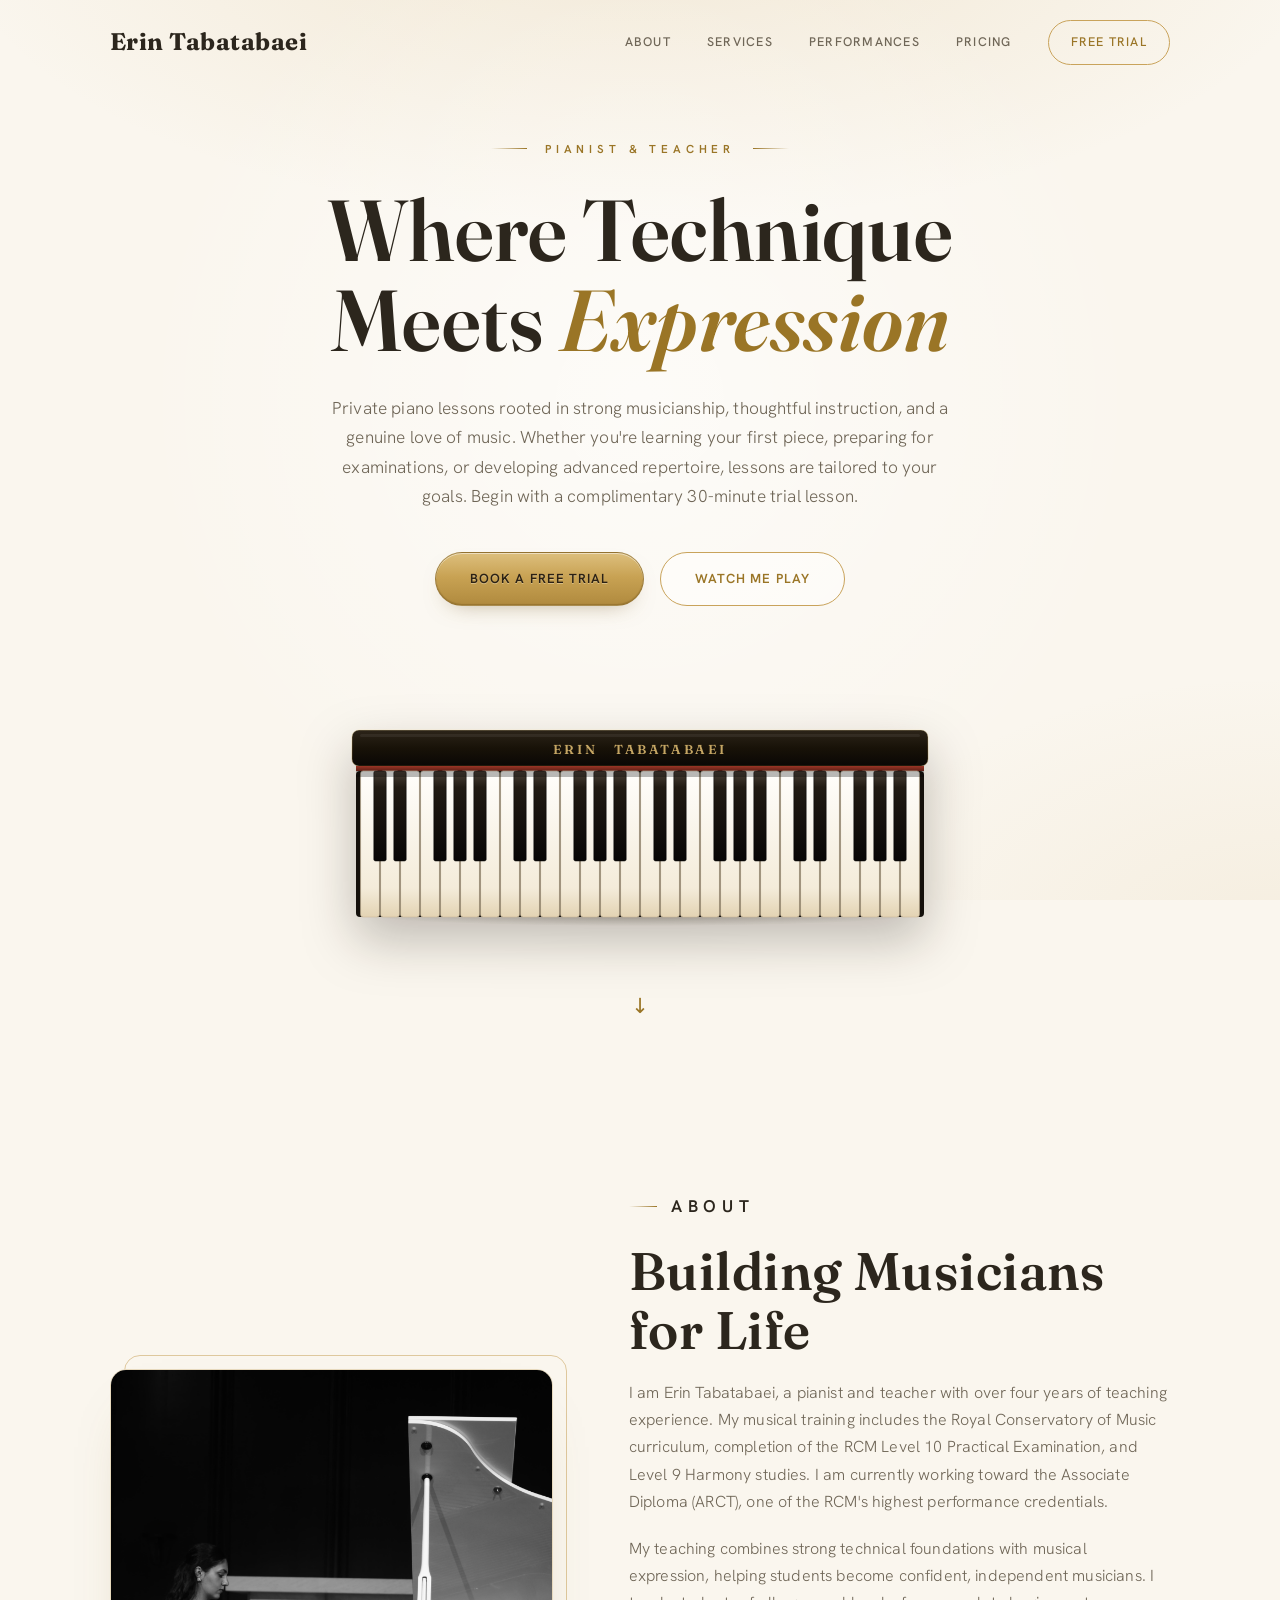
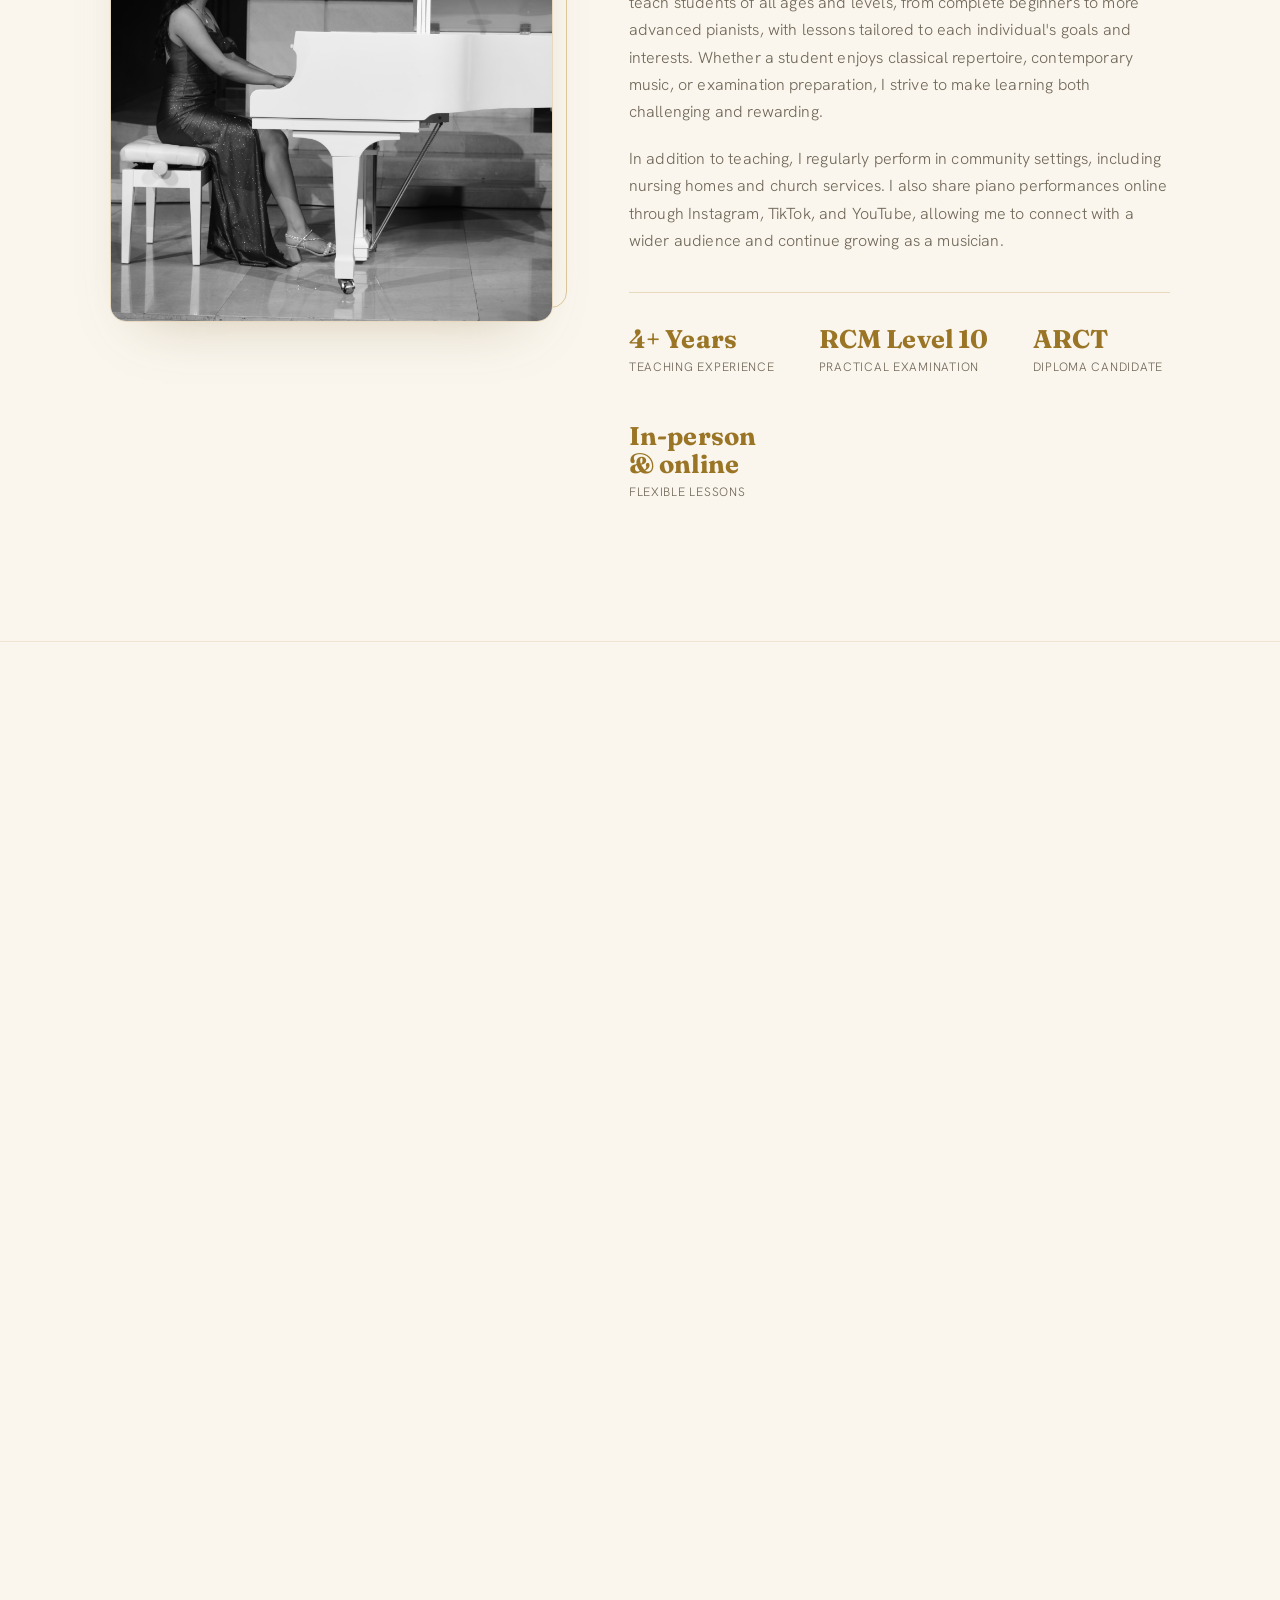
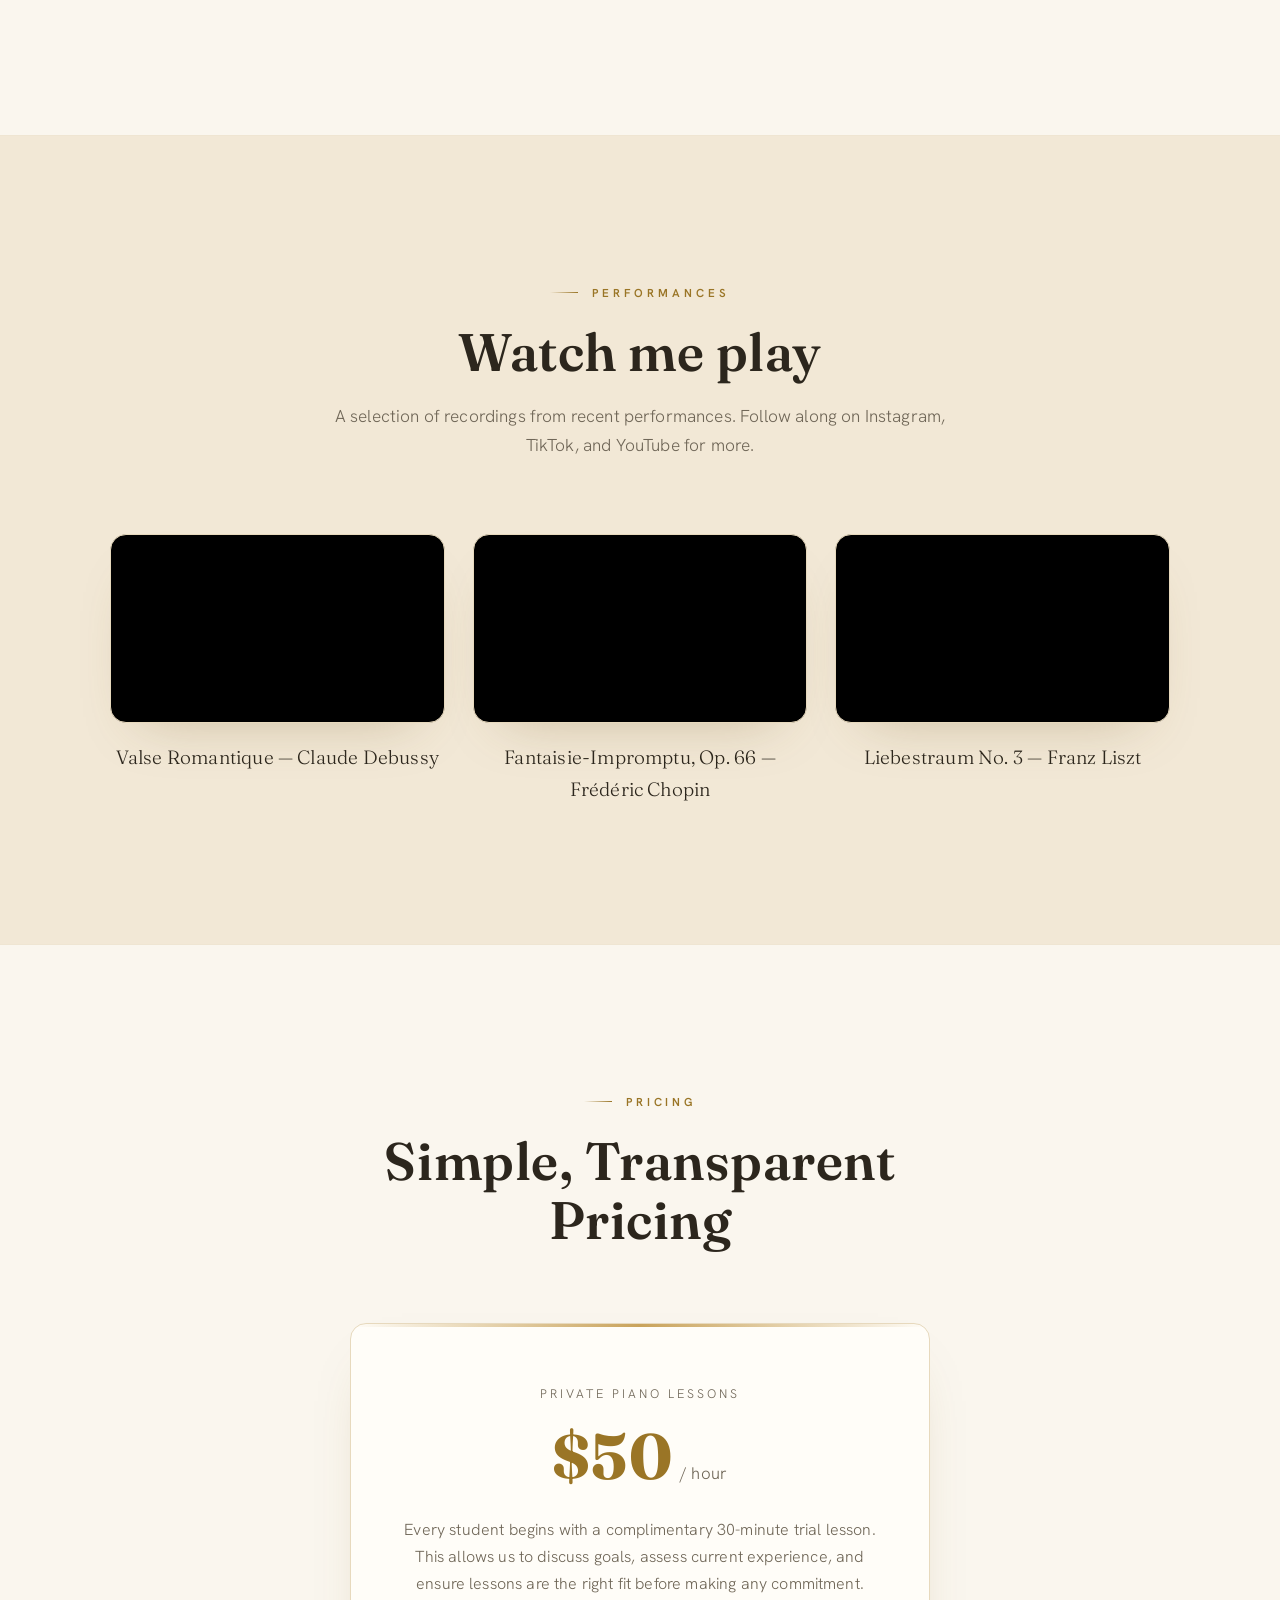
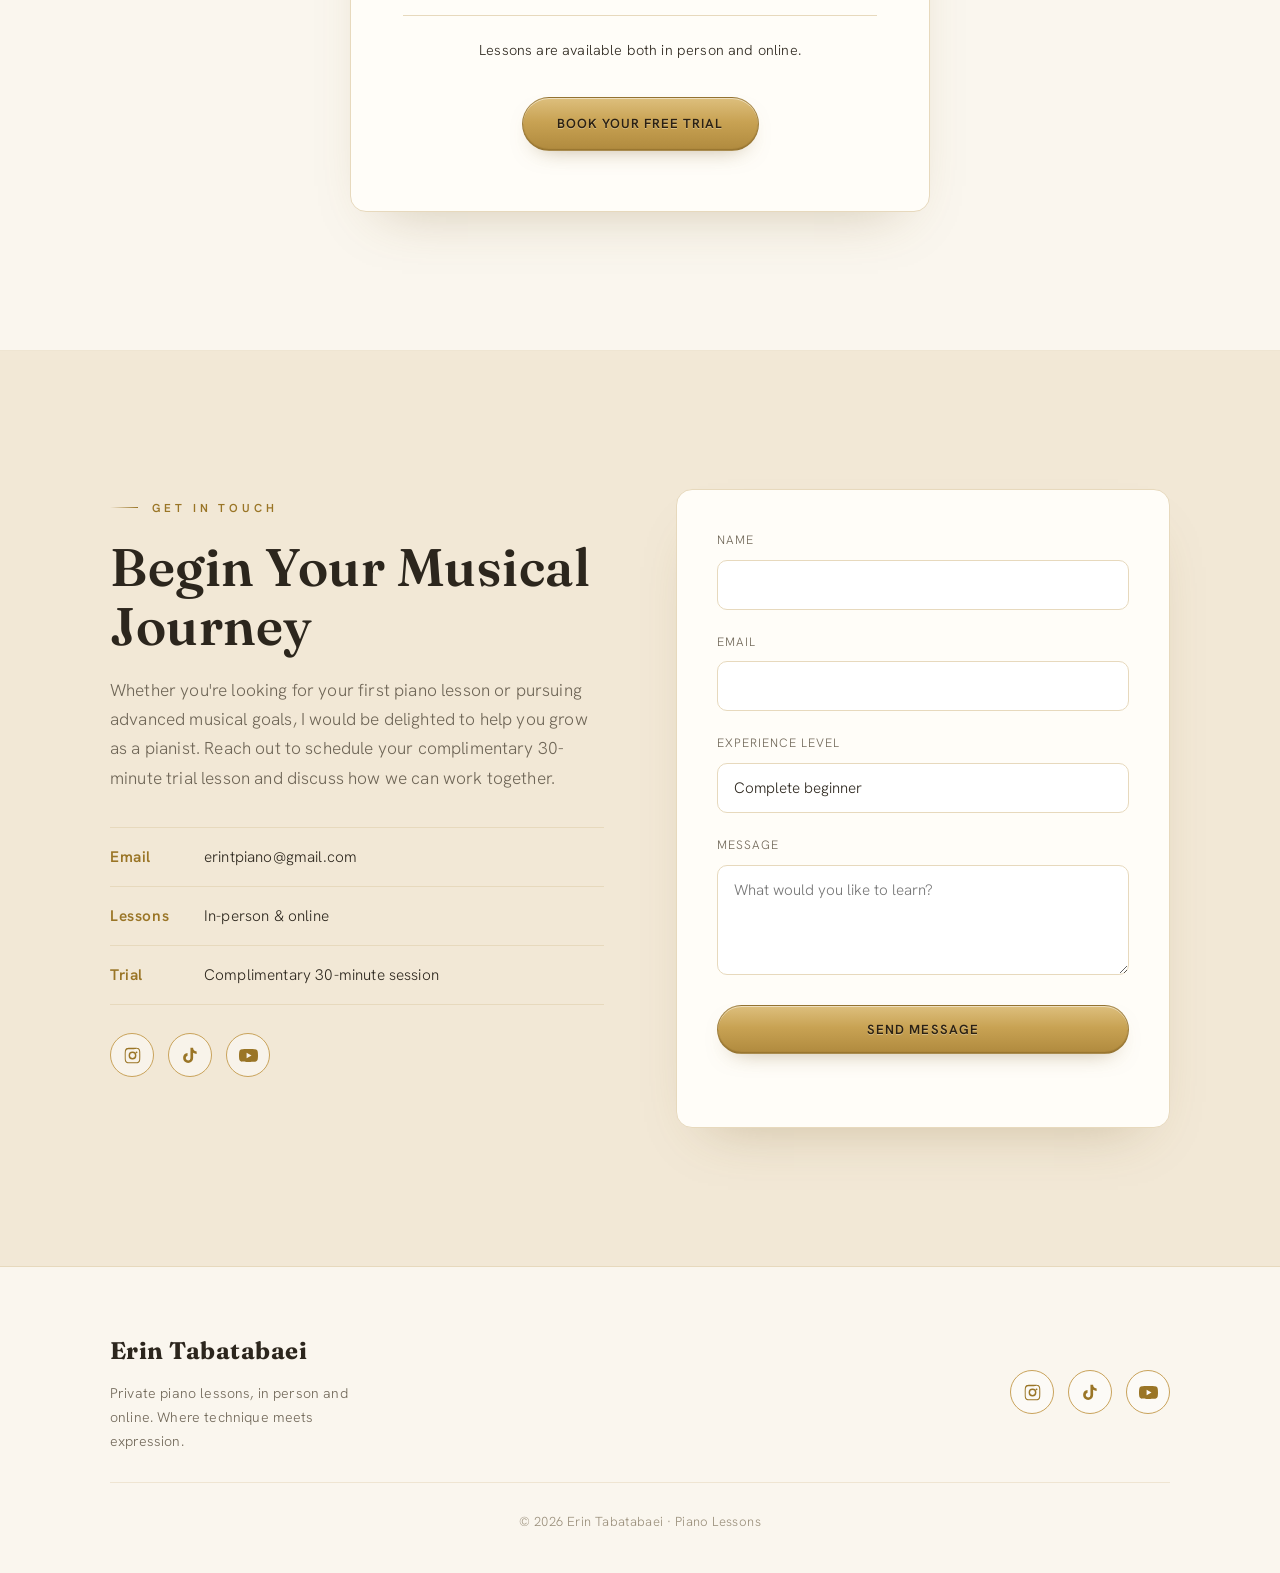
==== commit 2207439a: "Add files via upload" ====
--- a/index.html
+++ b/index.html
@@ -7,7 +7,7 @@
   <meta name="description" content="Private, online, beginner and exam-prep piano lessons with Erin Tabatabaei. Watch performances and book your first lesson today." />
   <link rel="preconnect" href="https://fonts.googleapis.com" />
   <link rel="preconnect" href="https://fonts.gstatic.com" crossorigin />
-  <link href="https://fonts.googleapis.com/css2?family=Cormorant+Garamond:wght@500;600;700&family=Inter:wght@300;400;500;600&display=swap" rel="stylesheet" />
+  <link href="https://fonts.googleapis.com/css2?family=Fraunces:ital,opsz,wght@0,9..144,500;0,9..144,600;0,9..144,700;1,9..144,500;1,9..144,600&family=Hanken+Grotesk:wght@300;400;500;600;700&display=swap" rel="stylesheet" />
   <link rel="stylesheet" href="styles.css?v=11" />
 </head>
 <body>
--- a/styles.css
+++ b/styles.css
@@ -23,8 +23,8 @@
   --shadow:    0 26px 56px -32px rgba(120, 92, 36, .35);
   --shadow-sm: 0 14px 30px -20px rgba(120, 92, 36, .35);
   --ease: cubic-bezier(.2, .7, .2, 1);
-  --serif: "Cormorant Garamond", Georgia, serif;
-  --sans:  "Inter", system-ui, -apple-system, sans-serif;
+  --serif: "Fraunces", Georgia, serif;
+  --sans:  "Hanken Grotesk", system-ui, -apple-system, sans-serif;
 }
 
 * { box-sizing: border-box; margin: 0; padding: 0; }
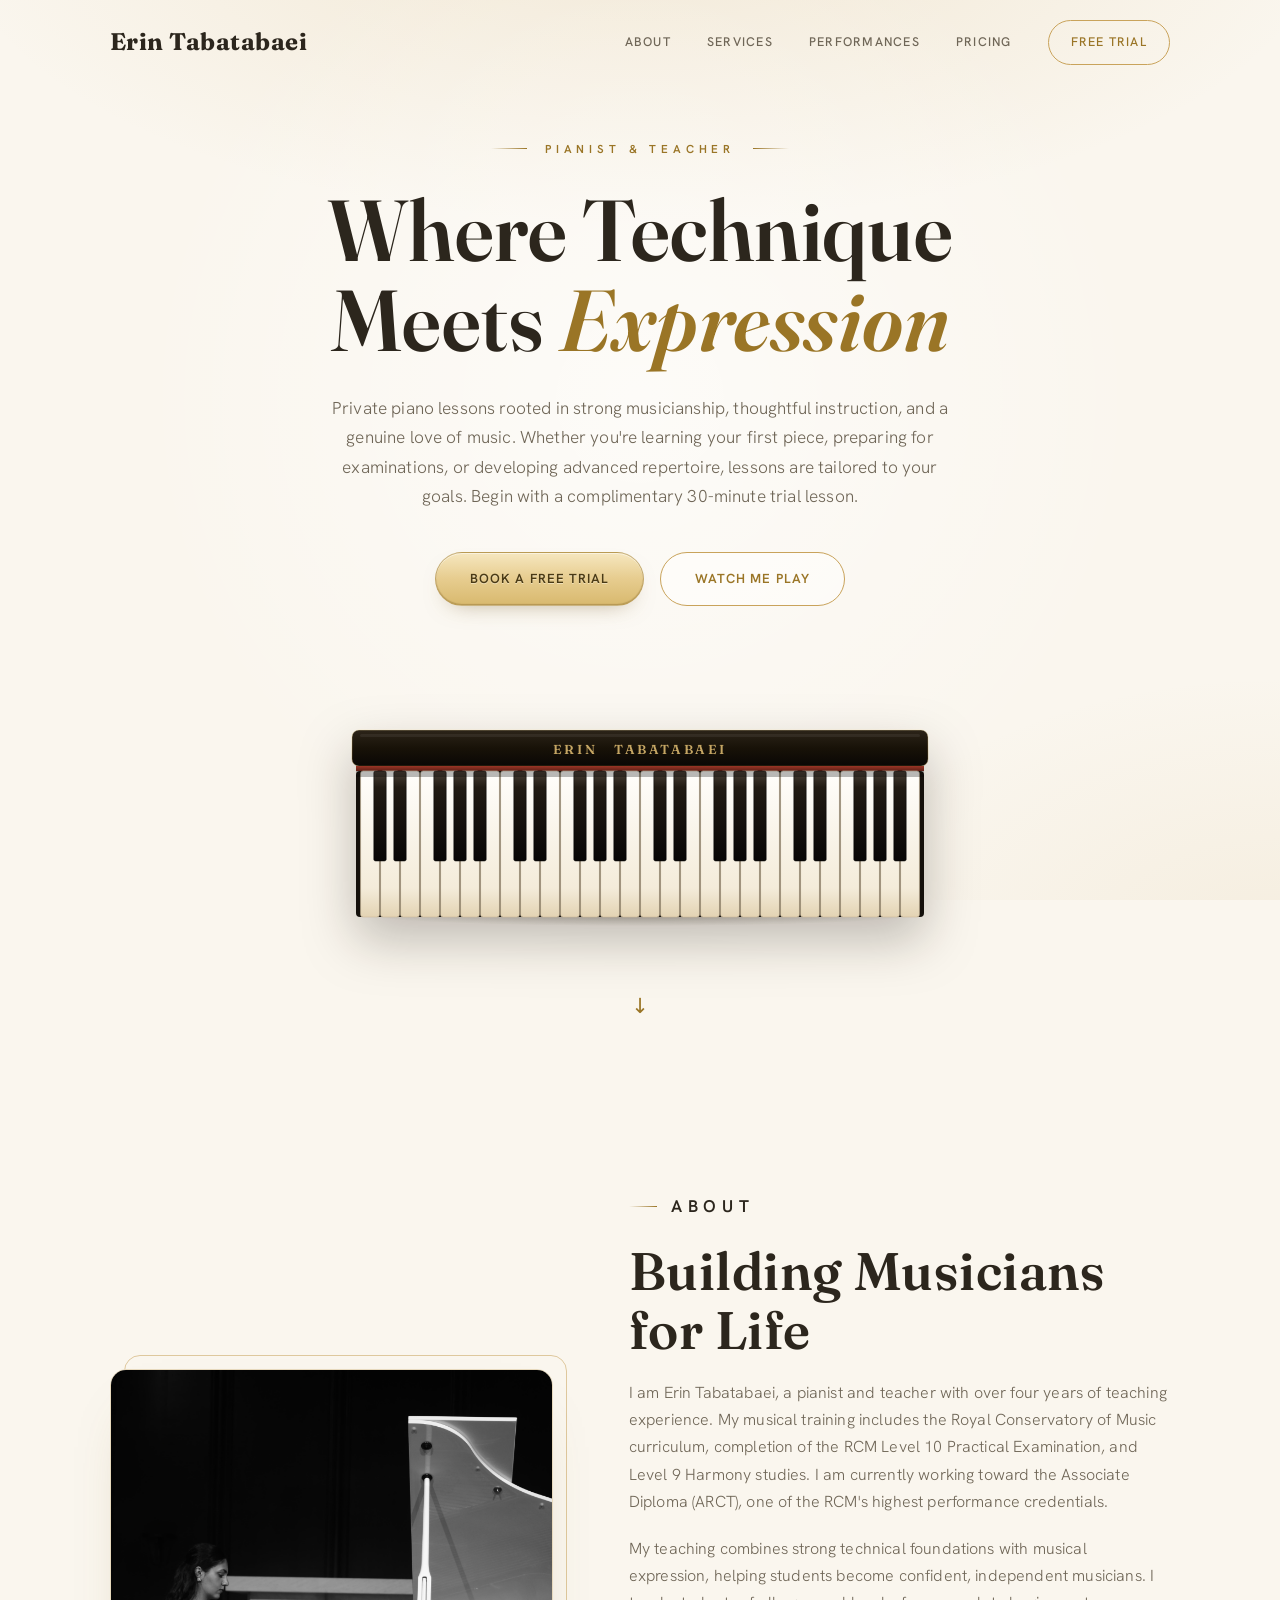
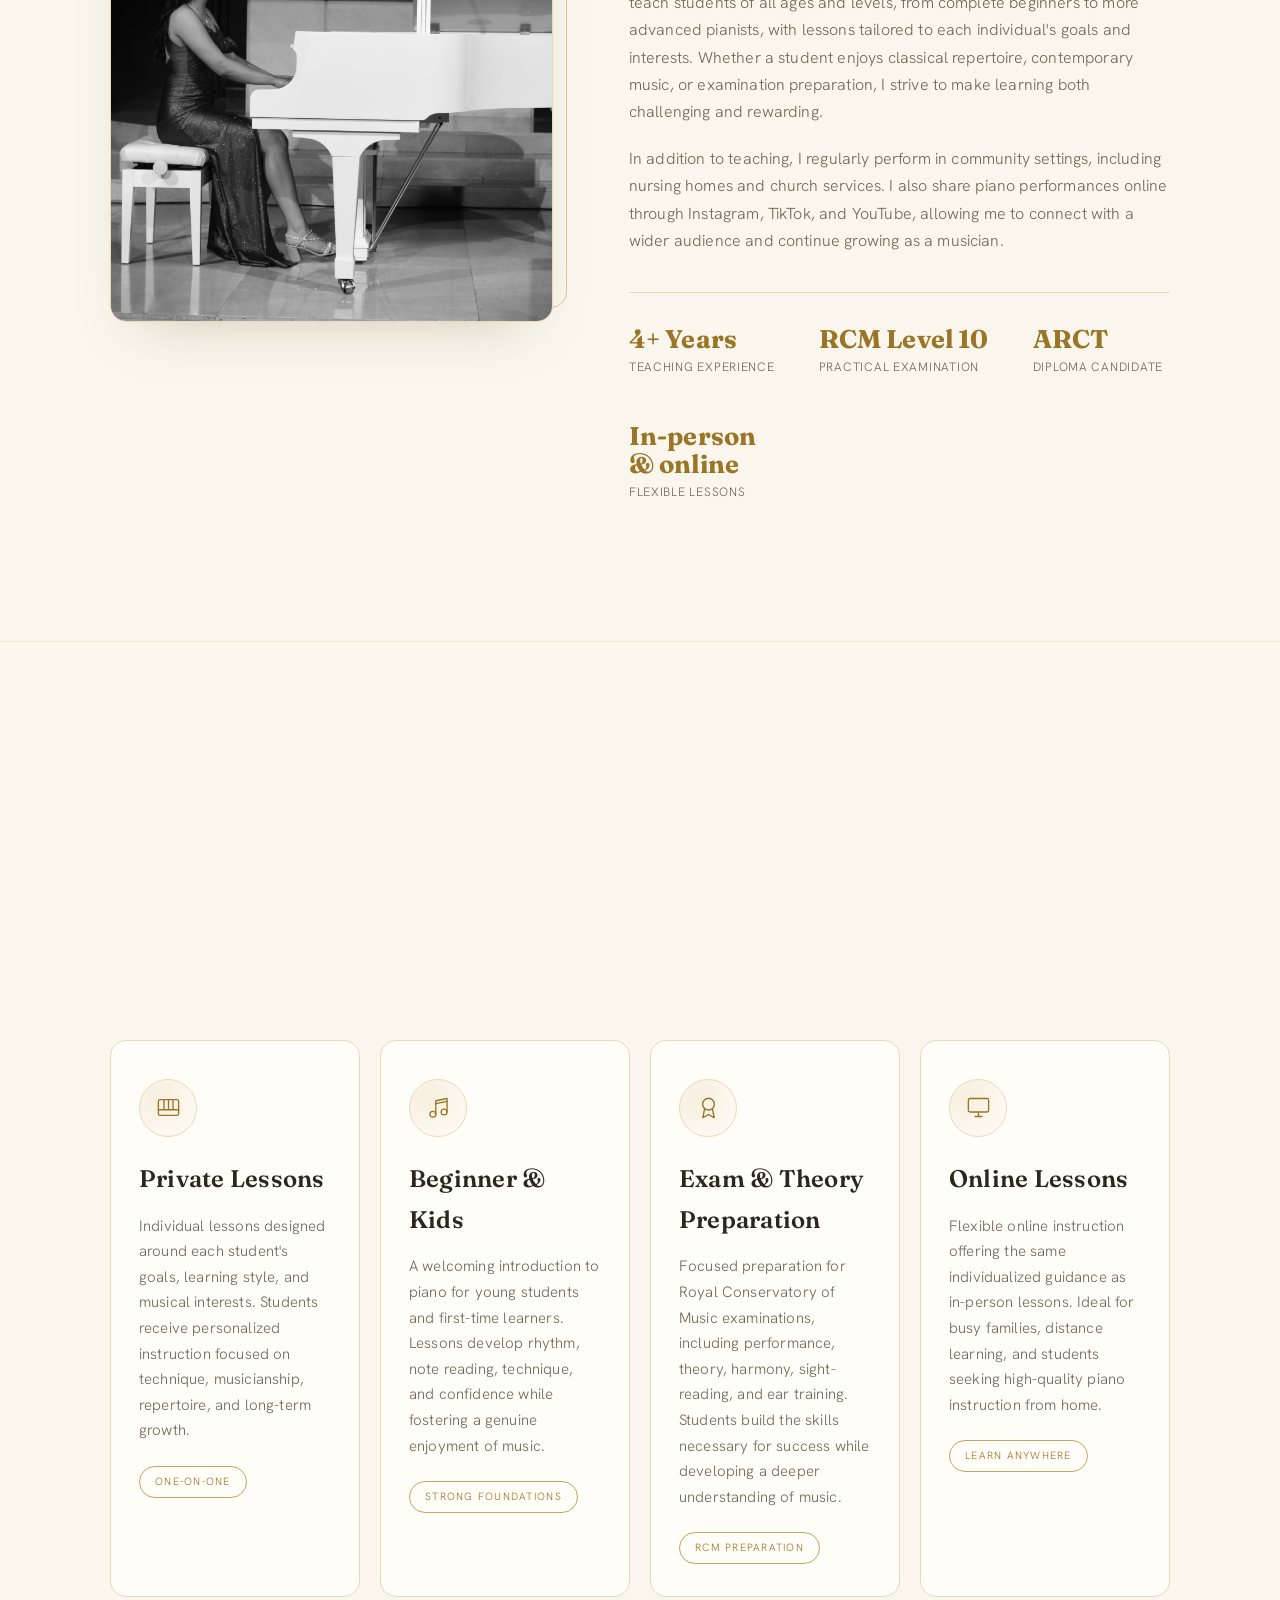
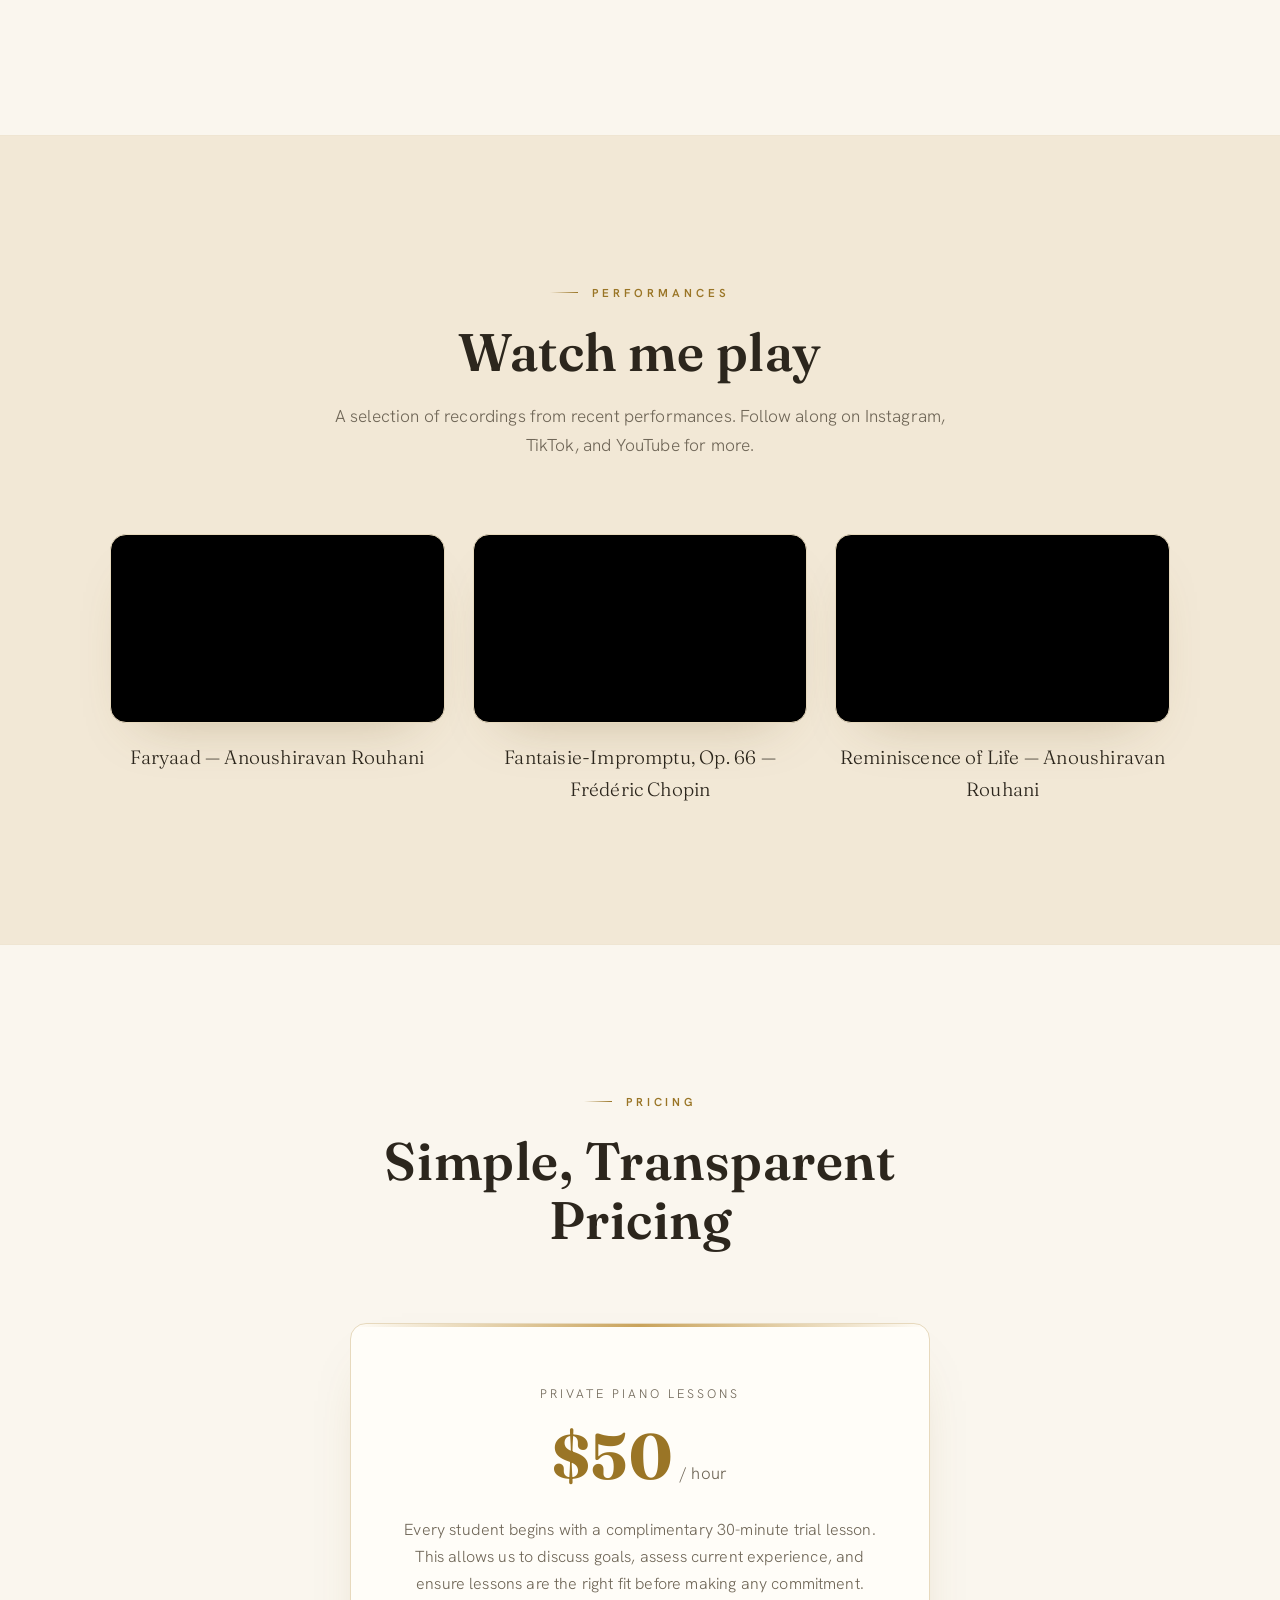
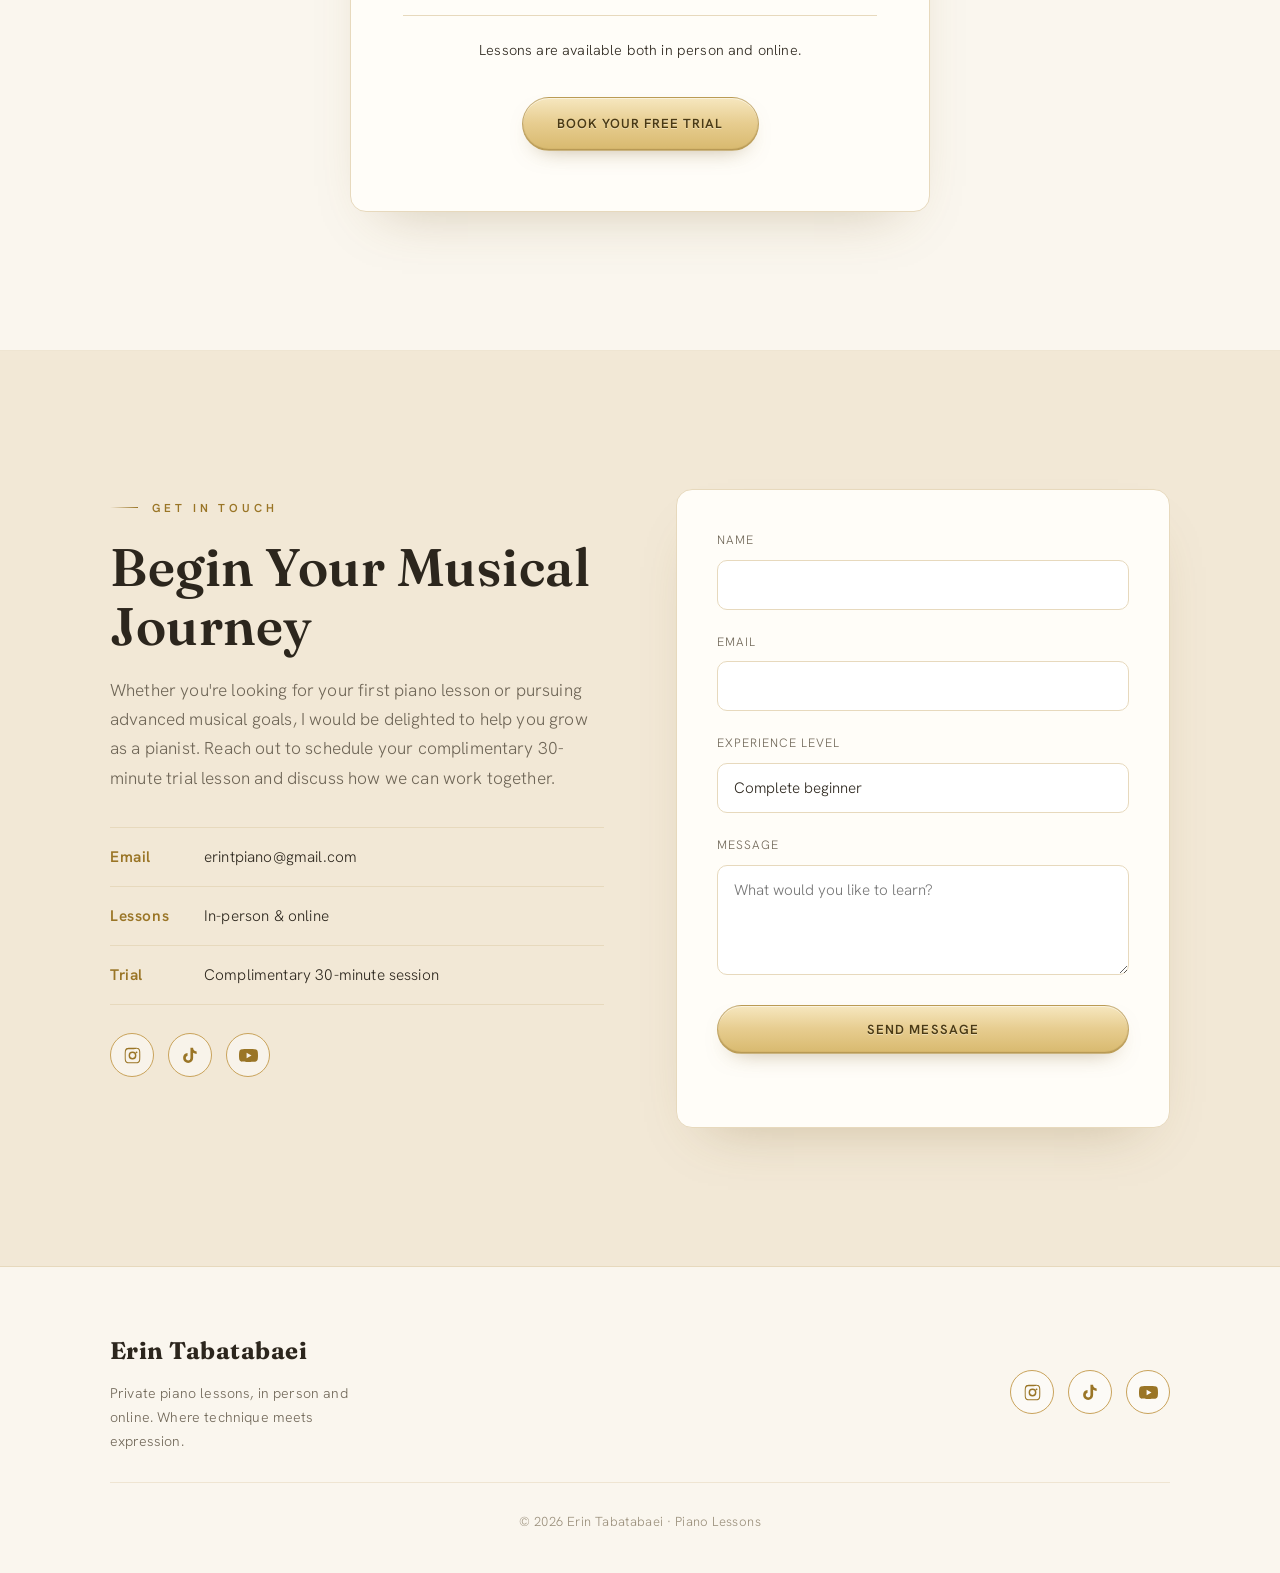
==== commit 28d012ef: "Lighten CTA button; update performance titles and Fantaisie/Faryaad embeds Co-Authored-By: Claude Op" ====
--- a/index.html
+++ b/index.html
@@ -8,7 +8,7 @@
   <link rel="preconnect" href="https://fonts.googleapis.com" />
   <link rel="preconnect" href="https://fonts.gstatic.com" crossorigin />
   <link href="https://fonts.googleapis.com/css2?family=Fraunces:ital,opsz,wght@0,9..144,500;0,9..144,600;0,9..144,700;1,9..144,500;1,9..144,600&family=Hanken+Grotesk:wght@300;400;500;600;700&display=swap" rel="stylesheet" />
-  <link rel="stylesheet" href="styles.css?v=11" />
+  <link rel="stylesheet" href="styles.css?v=12" />
 </head>
 <body>
   <!-- Navigation -->
@@ -230,19 +230,19 @@
         <figure class="video">
           <div class="video__frame">
             <iframe
-              src="https://www.youtube.com/embed/dQw4w9WgXcQ"
-              title="Performance 1"
+              src="https://www.youtube.com/embed/1yKG4uoHPVs"
+              title="Faryaad — Anoushiravan Rouhani"
               loading="lazy"
               allow="accelerometer; autoplay; clipboard-write; encrypted-media; gyroscope; picture-in-picture; web-share"
               allowfullscreen></iframe>
           </div>
-          <figcaption>Valse Romantique — Claude Debussy</figcaption>
+          <figcaption>Faryaad — Anoushiravan Rouhani</figcaption>
         </figure>
         <figure class="video">
           <div class="video__frame">
             <iframe
-              src="https://www.youtube.com/embed/dQw4w9WgXcQ"
-              title="Performance 2"
+              src="https://www.youtube.com/embed/3kS1DgmCT3g"
+              title="Fantaisie-Impromptu, Op. 66 — Frédéric Chopin"
               loading="lazy"
               allow="accelerometer; autoplay; clipboard-write; encrypted-media; gyroscope; picture-in-picture; web-share"
               allowfullscreen></iframe>
@@ -253,12 +253,12 @@
           <div class="video__frame">
             <iframe
               src="https://www.youtube.com/embed/dQw4w9WgXcQ"
-              title="Performance 3"
+              title="Reminiscence of Life — Anoushiravan Rouhani"
               loading="lazy"
               allow="accelerometer; autoplay; clipboard-write; encrypted-media; gyroscope; picture-in-picture; web-share"
               allowfullscreen></iframe>
           </div>
-          <figcaption>Liebestraum No. 3 — Franz Liszt</figcaption>
+          <figcaption>Reminiscence of Life — Anoushiravan Rouhani</figcaption>
         </figure>
       </div>
     </div>
--- a/styles.css
+++ b/styles.css
@@ -71,10 +71,10 @@
               border-color .35s var(--ease), box-shadow .35s var(--ease), background .35s var(--ease);
 }
 .btn--primary {
-  background: linear-gradient(180deg, #ddbf7d 0%, #c8a253 46%, #b08a3e 100%);
-  color: #2b2114;
-  border: 1px solid rgba(120, 92, 36, .5);
-  text-shadow: 0 1px 0 rgba(255, 248, 230, .35);
+  background: linear-gradient(180deg, #f6e7bf 0%, #e7cd90 48%, #d8b96e 100%);
+  color: #4a3a15;
+  border: 1px solid rgba(150, 118, 52, .45);
+  text-shadow: 0 1px 0 rgba(255, 252, 240, .45);
   box-shadow:
     inset 0 1px 0 rgba(255, 255, 255, .5),
     inset 0 -1px 1px rgba(90, 60, 10, .28),
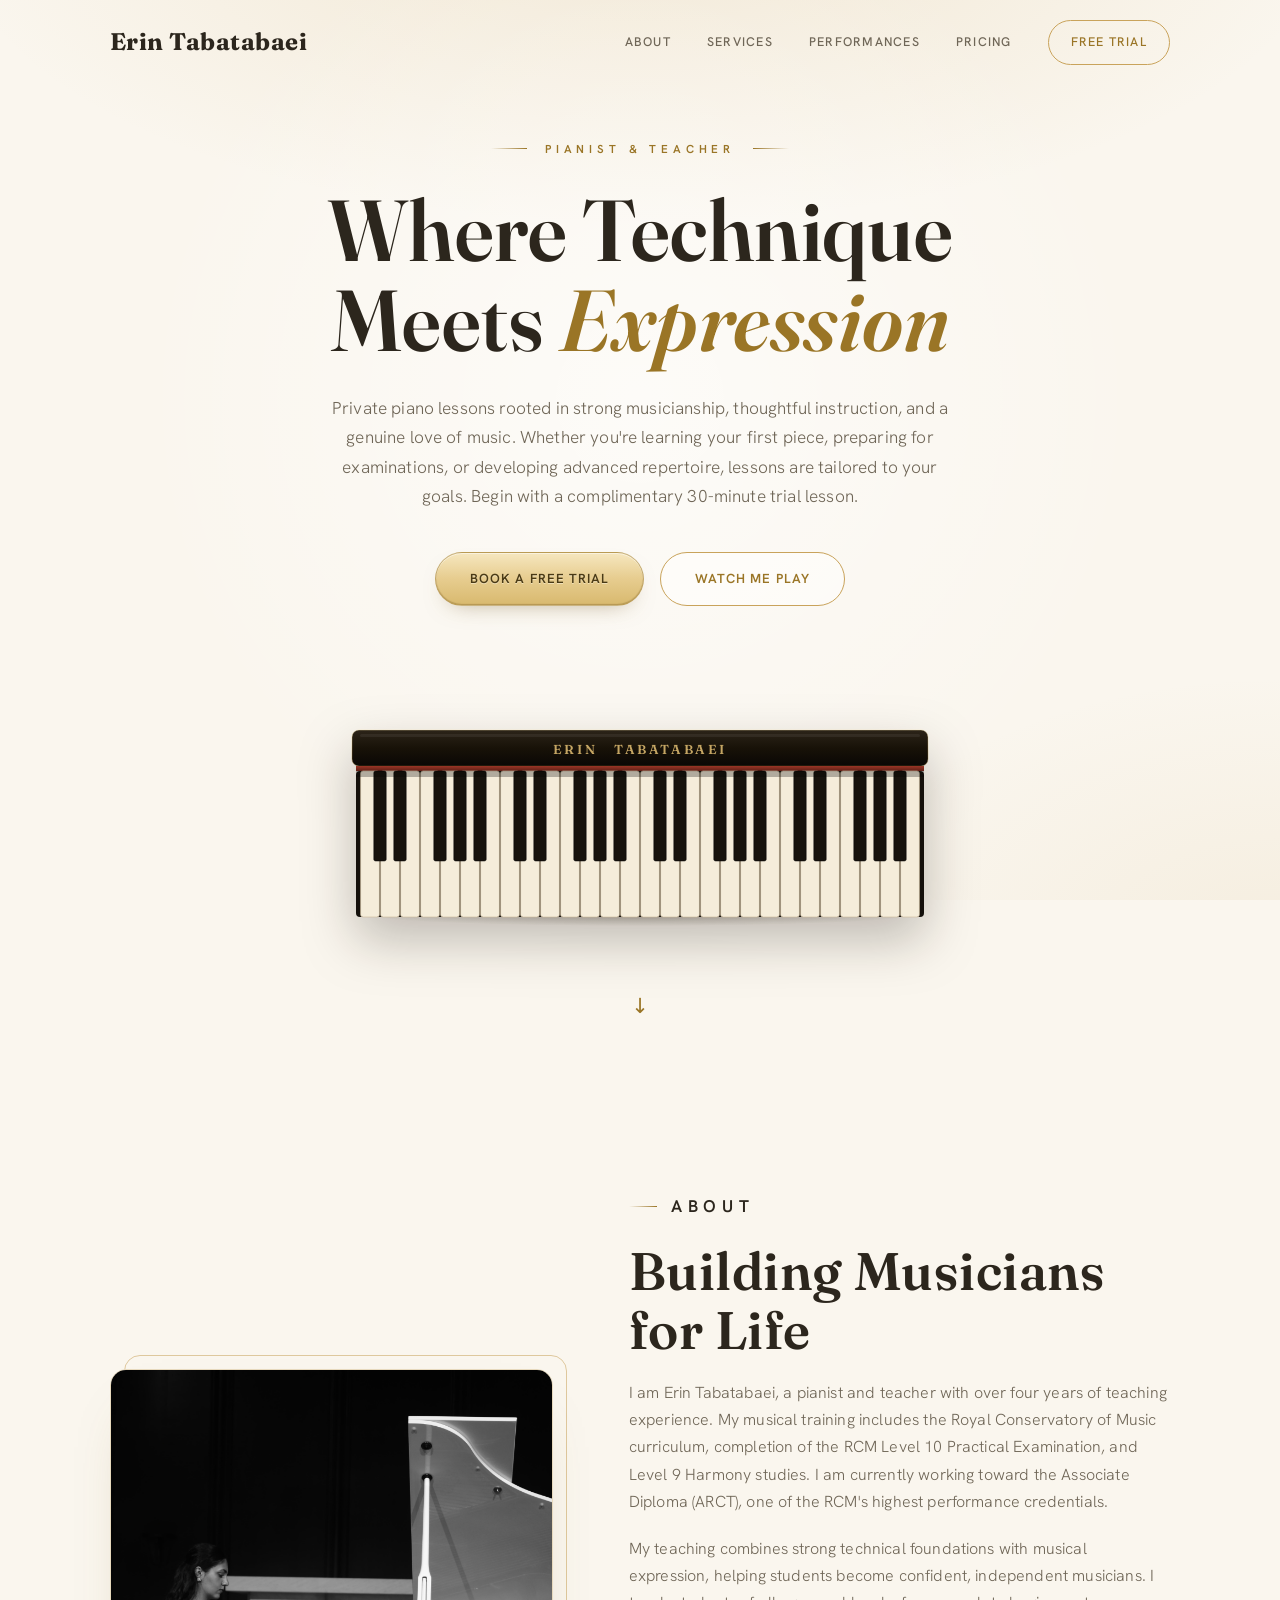
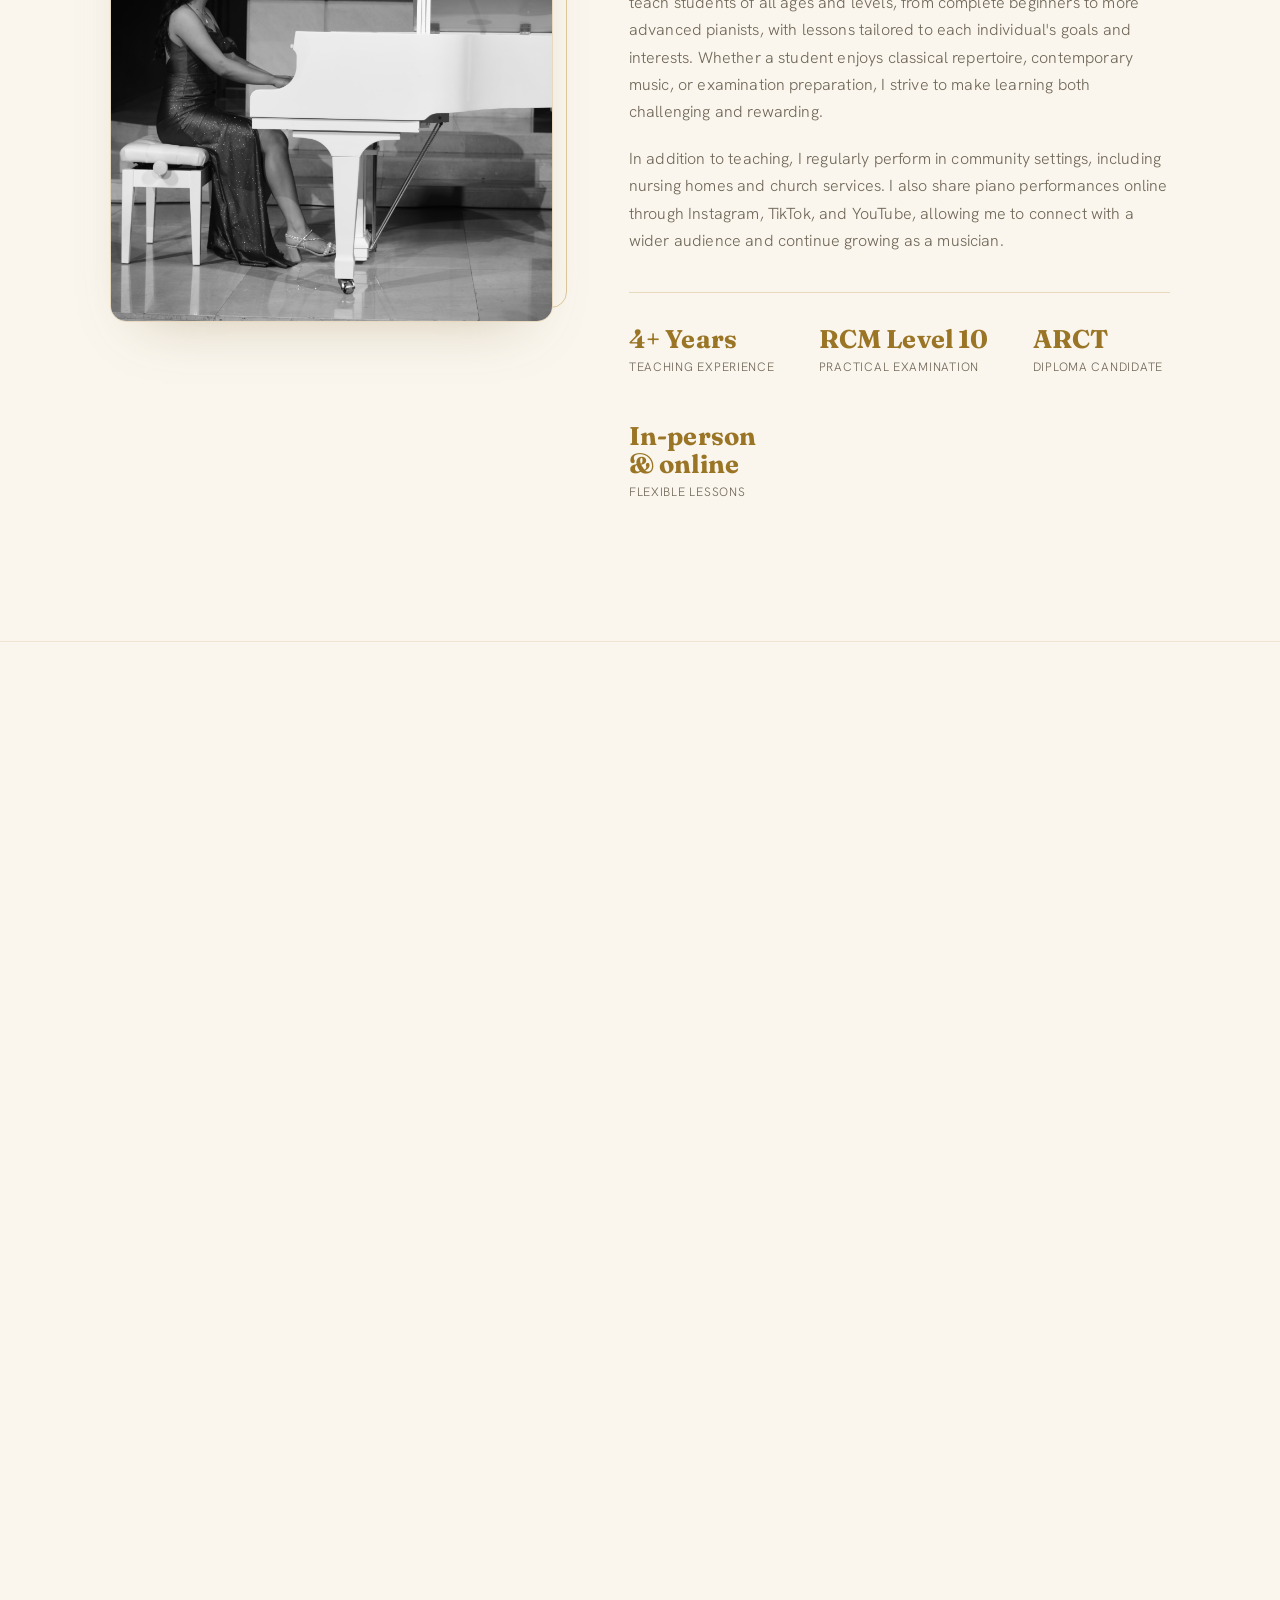
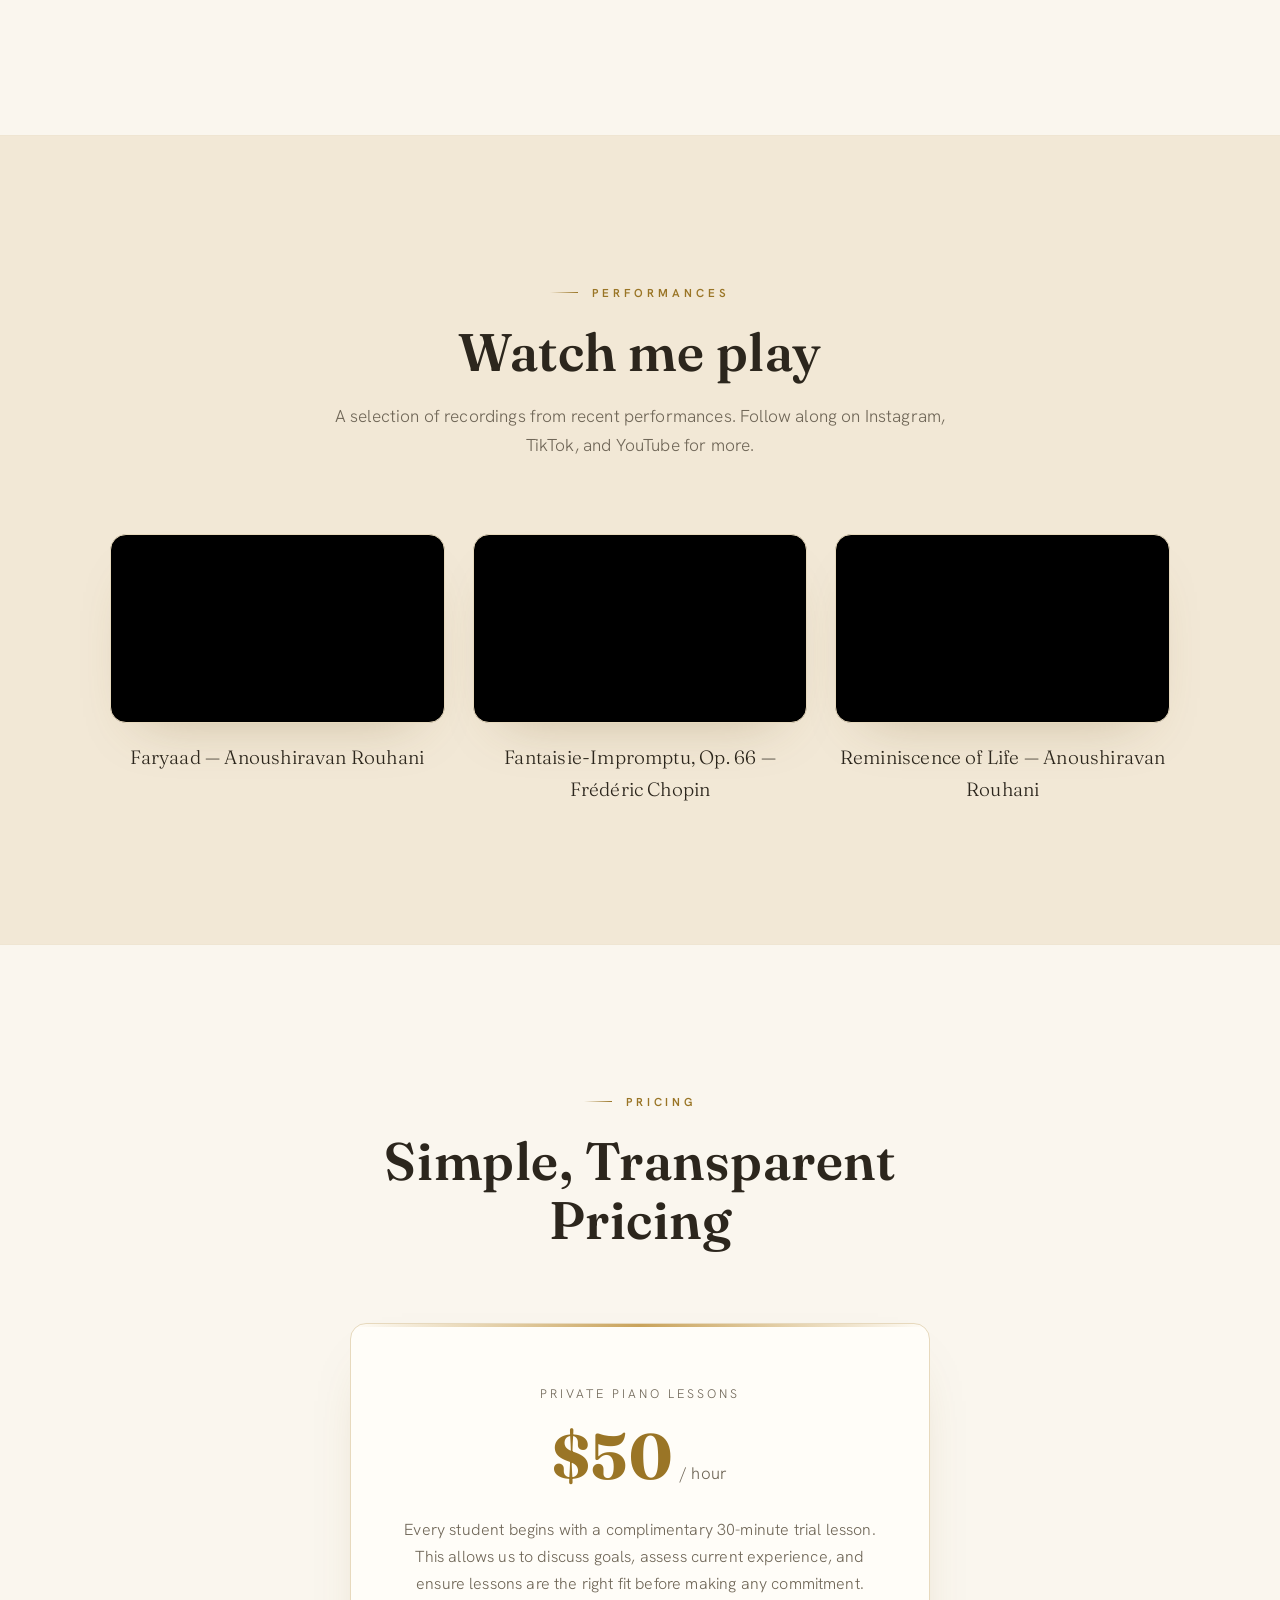
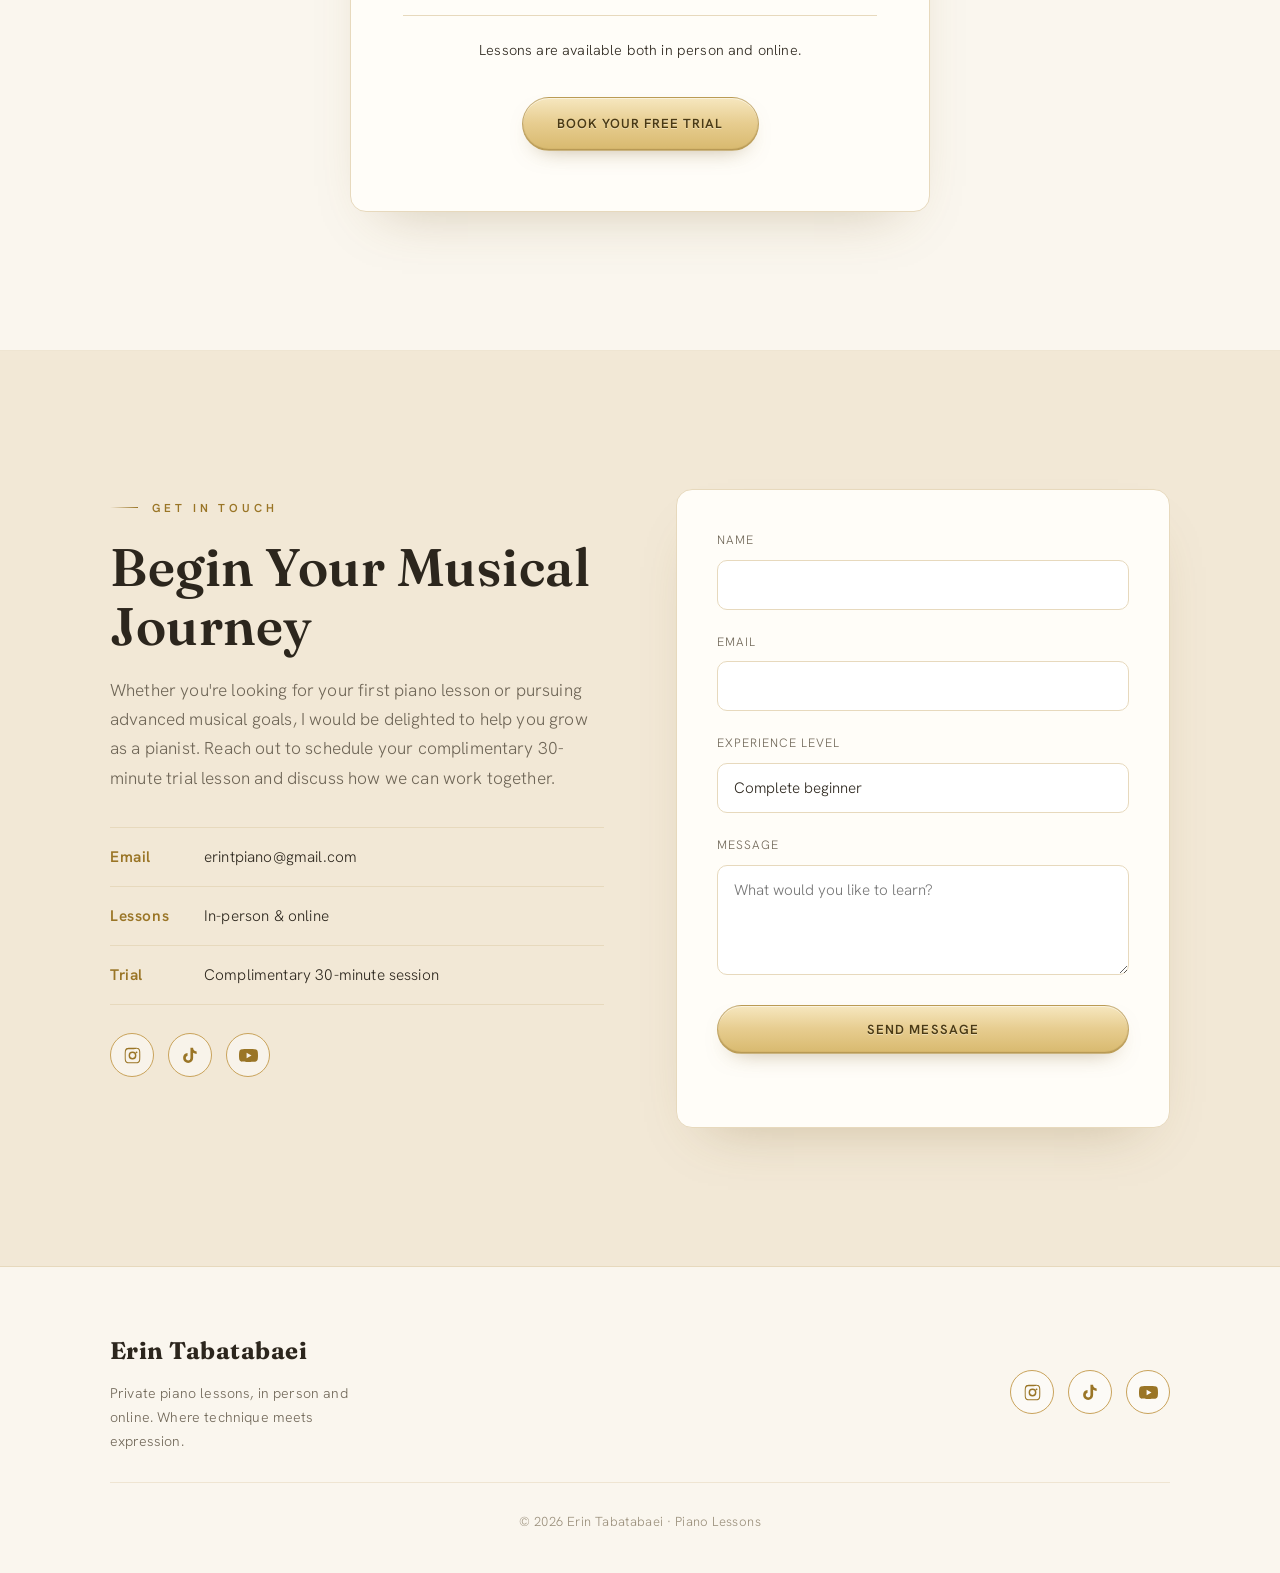
==== commit 36201174: "Fix keyboard keys rendering black on mobile (use solid fills instead of SVG gradients) Co-Authored-B" ====
--- a/index.html
+++ b/index.html
@@ -8,7 +8,7 @@
   <link rel="preconnect" href="https://fonts.googleapis.com" />
   <link rel="preconnect" href="https://fonts.gstatic.com" crossorigin />
   <link href="https://fonts.googleapis.com/css2?family=Fraunces:ital,opsz,wght@0,9..144,500;0,9..144,600;0,9..144,700;1,9..144,500;1,9..144,600&family=Hanken+Grotesk:wght@300;400;500;600;700&display=swap" rel="stylesheet" />
-  <link rel="stylesheet" href="styles.css?v=12" />
+  <link rel="stylesheet" href="styles.css?v=13" />
 </head>
 <body>
   <!-- Navigation -->
@@ -252,7 +252,7 @@
         <figure class="video">
           <div class="video__frame">
             <iframe
-              src="https://www.youtube.com/embed/dQw4w9WgXcQ"
+              src="https://www.youtube.com/embed/gJPvscTwDi4"
               title="Reminiscence of Life — Anoushiravan Rouhani"
               loading="lazy"
               allow="accelerometer; autoplay; clipboard-write; encrypted-media; gyroscope; picture-in-picture; web-share"
--- a/styles.css
+++ b/styles.css
@@ -216,21 +216,21 @@
 
 /* keys ripple as though being played, a wave travelling left to right */
 .gp-key-white {
-  fill: url(#kbWhite); stroke: #cdbb9a; stroke-width: .6;
+  fill: #f5edda; stroke: #cdbb9a; stroke-width: .6;
   transform-box: fill-box; transform-origin: 50% 0;
   animation: kbKeyWhite 4.5s var(--ease) infinite; animation-delay: var(--d, 0s);
 }
 .gp-key-black {
-  fill: url(#kbBlack); stroke: #000; stroke-width: .5;
+  fill: #17130d; stroke: #000; stroke-width: .5;
   transform-box: fill-box; transform-origin: 50% 0;
   animation: kbKeyBlack 4.5s var(--ease) infinite; animation-delay: var(--d, 0s);
 }
 @keyframes kbKeyWhite {
-  0%, 8%, 100% { fill: url(#kbWhite); transform: translateY(0); }
+  0%, 8%, 100% { fill: #f5edda; transform: translateY(0); }
   3%           { fill: #f6e8c6; transform: translateY(5px); }
 }
 @keyframes kbKeyBlack {
-  0%, 8%, 100% { fill: url(#kbBlack); transform: translateY(0); }
+  0%, 8%, 100% { fill: #17130d; transform: translateY(0); }
   3%           { fill: #7a5c28; transform: translateY(5px); }
 }
 
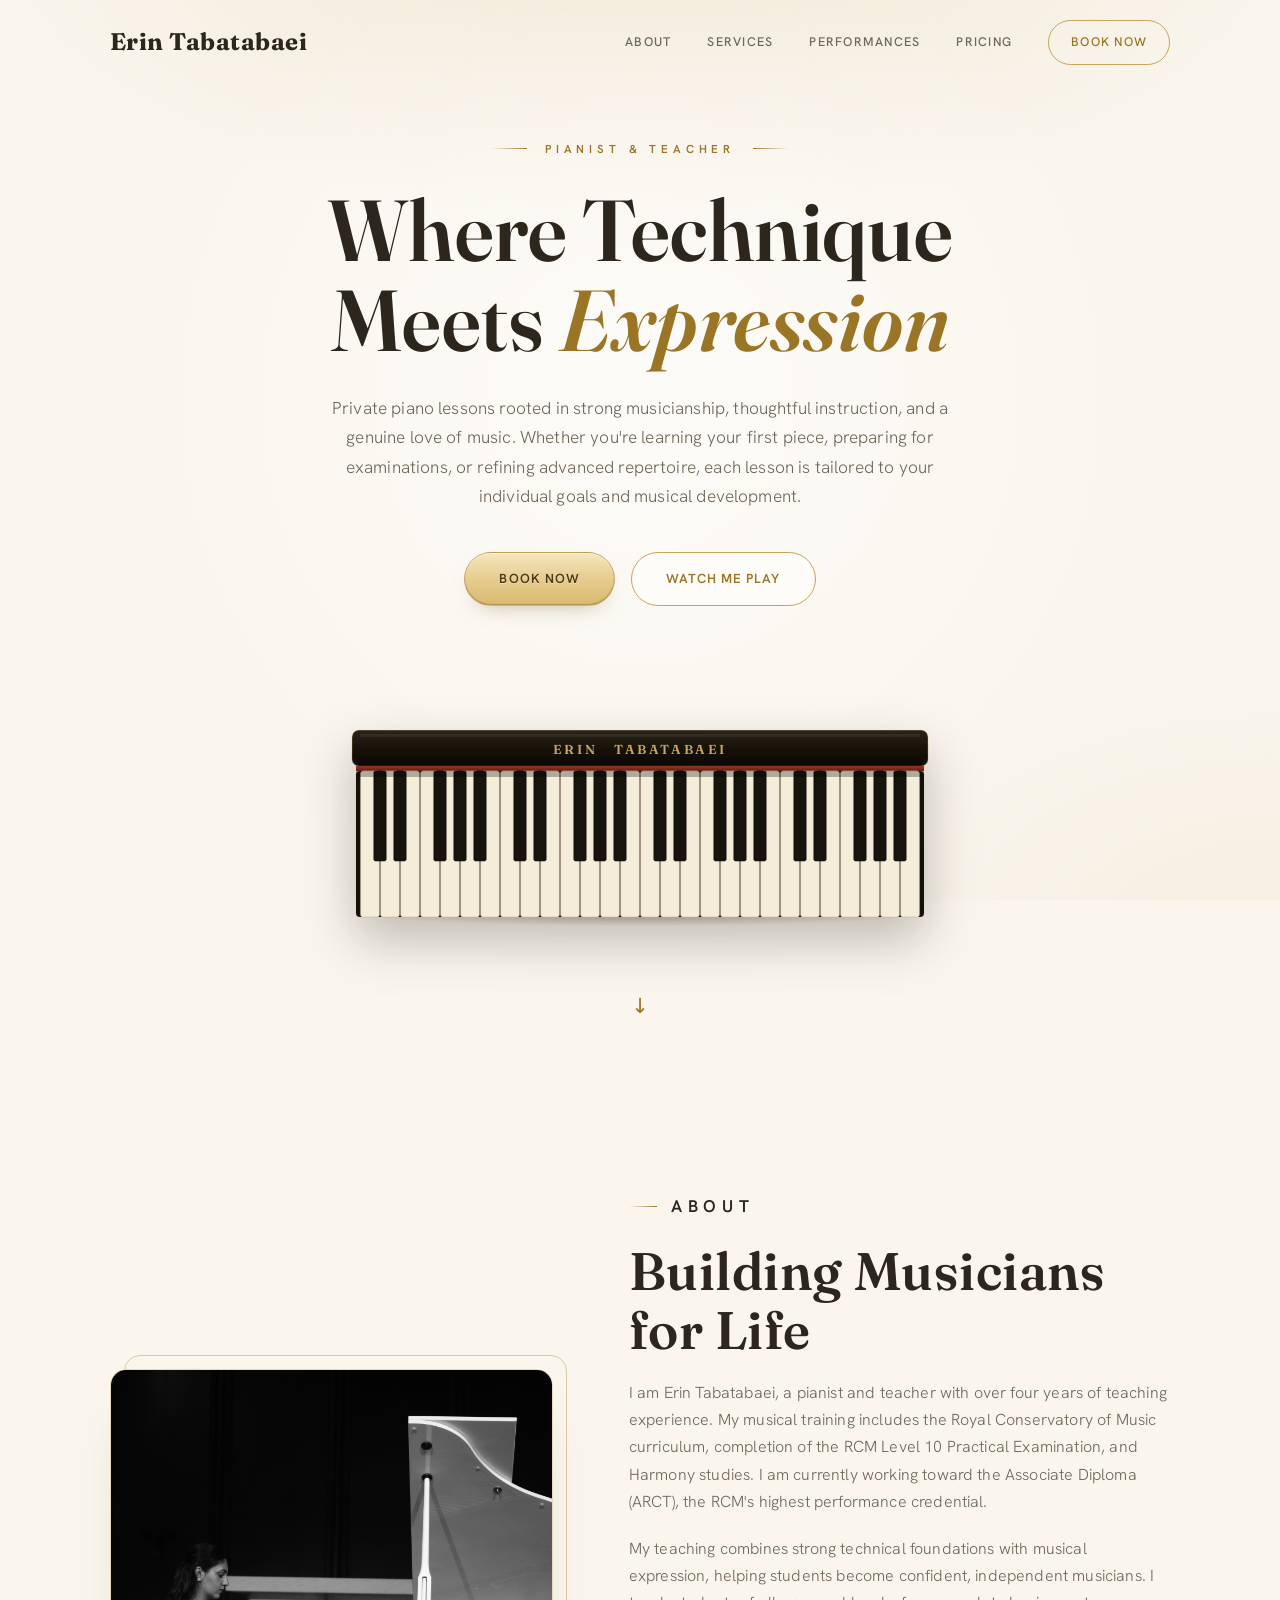
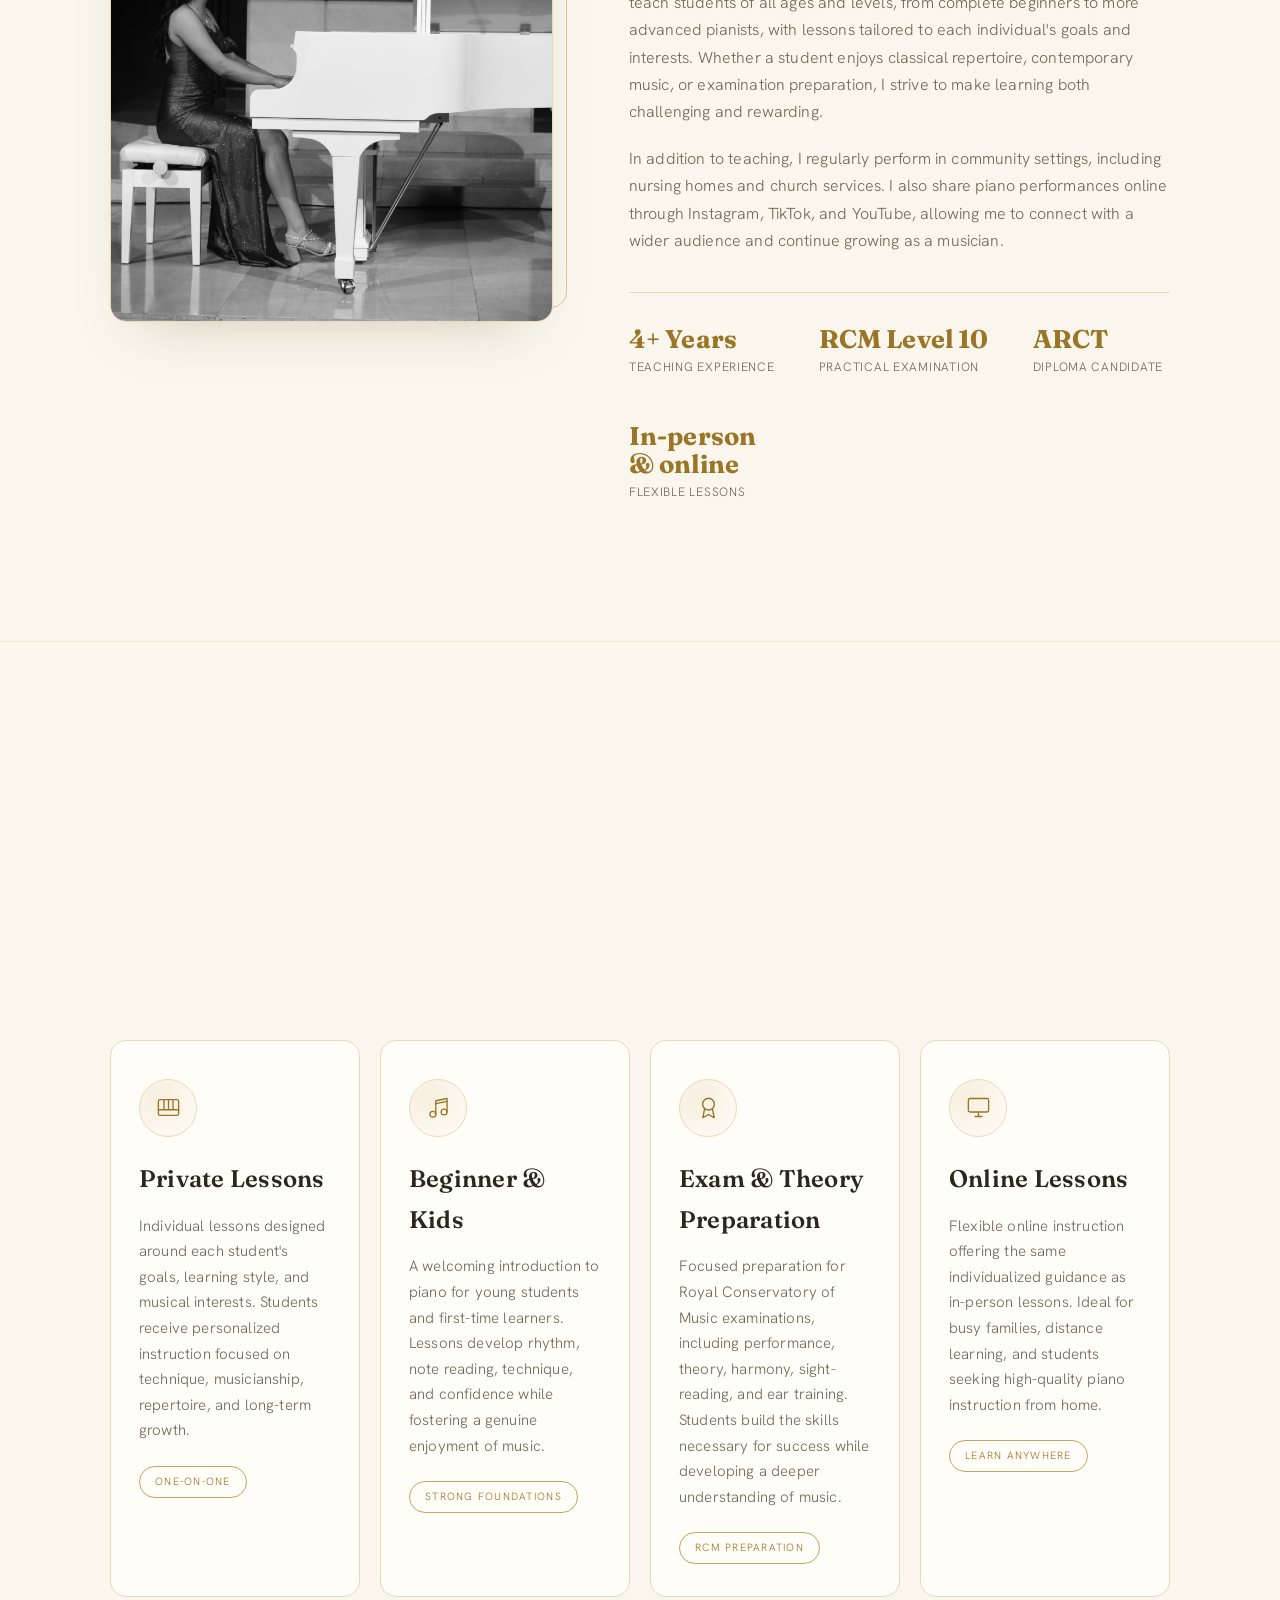
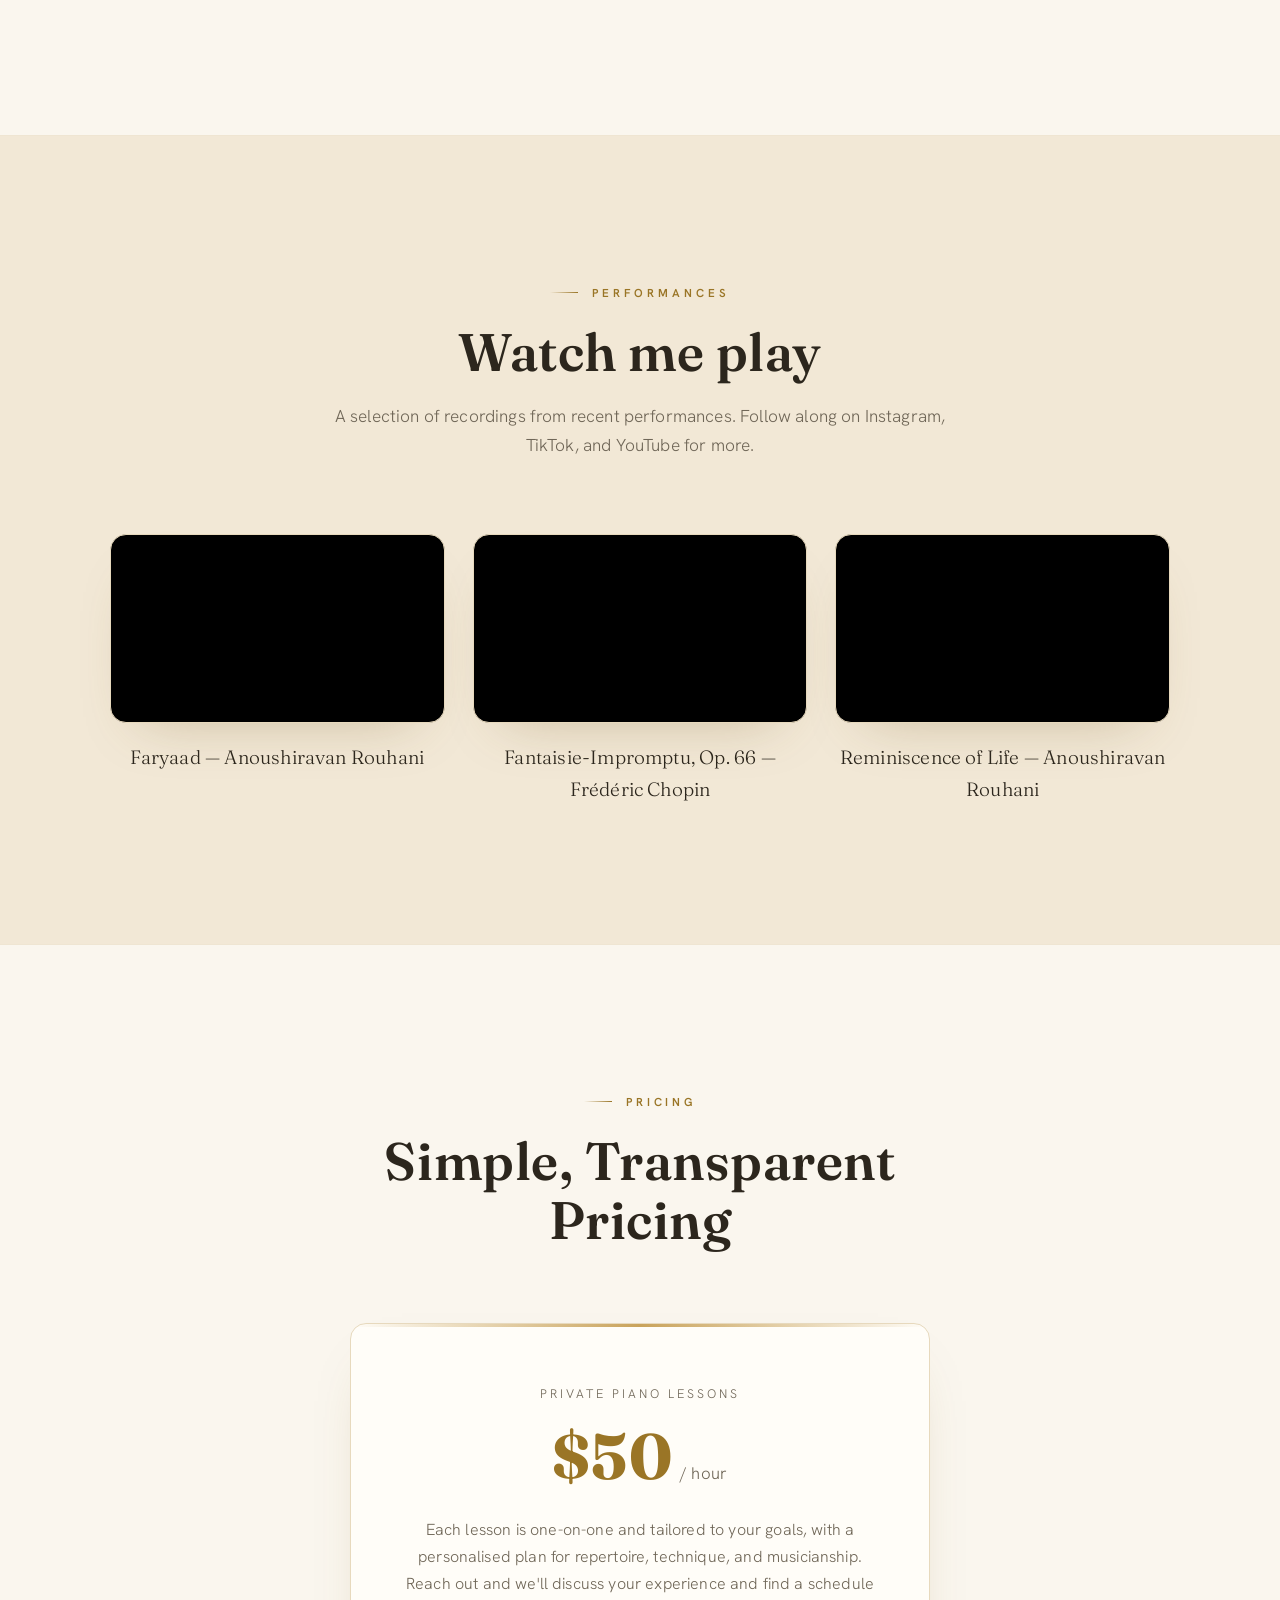
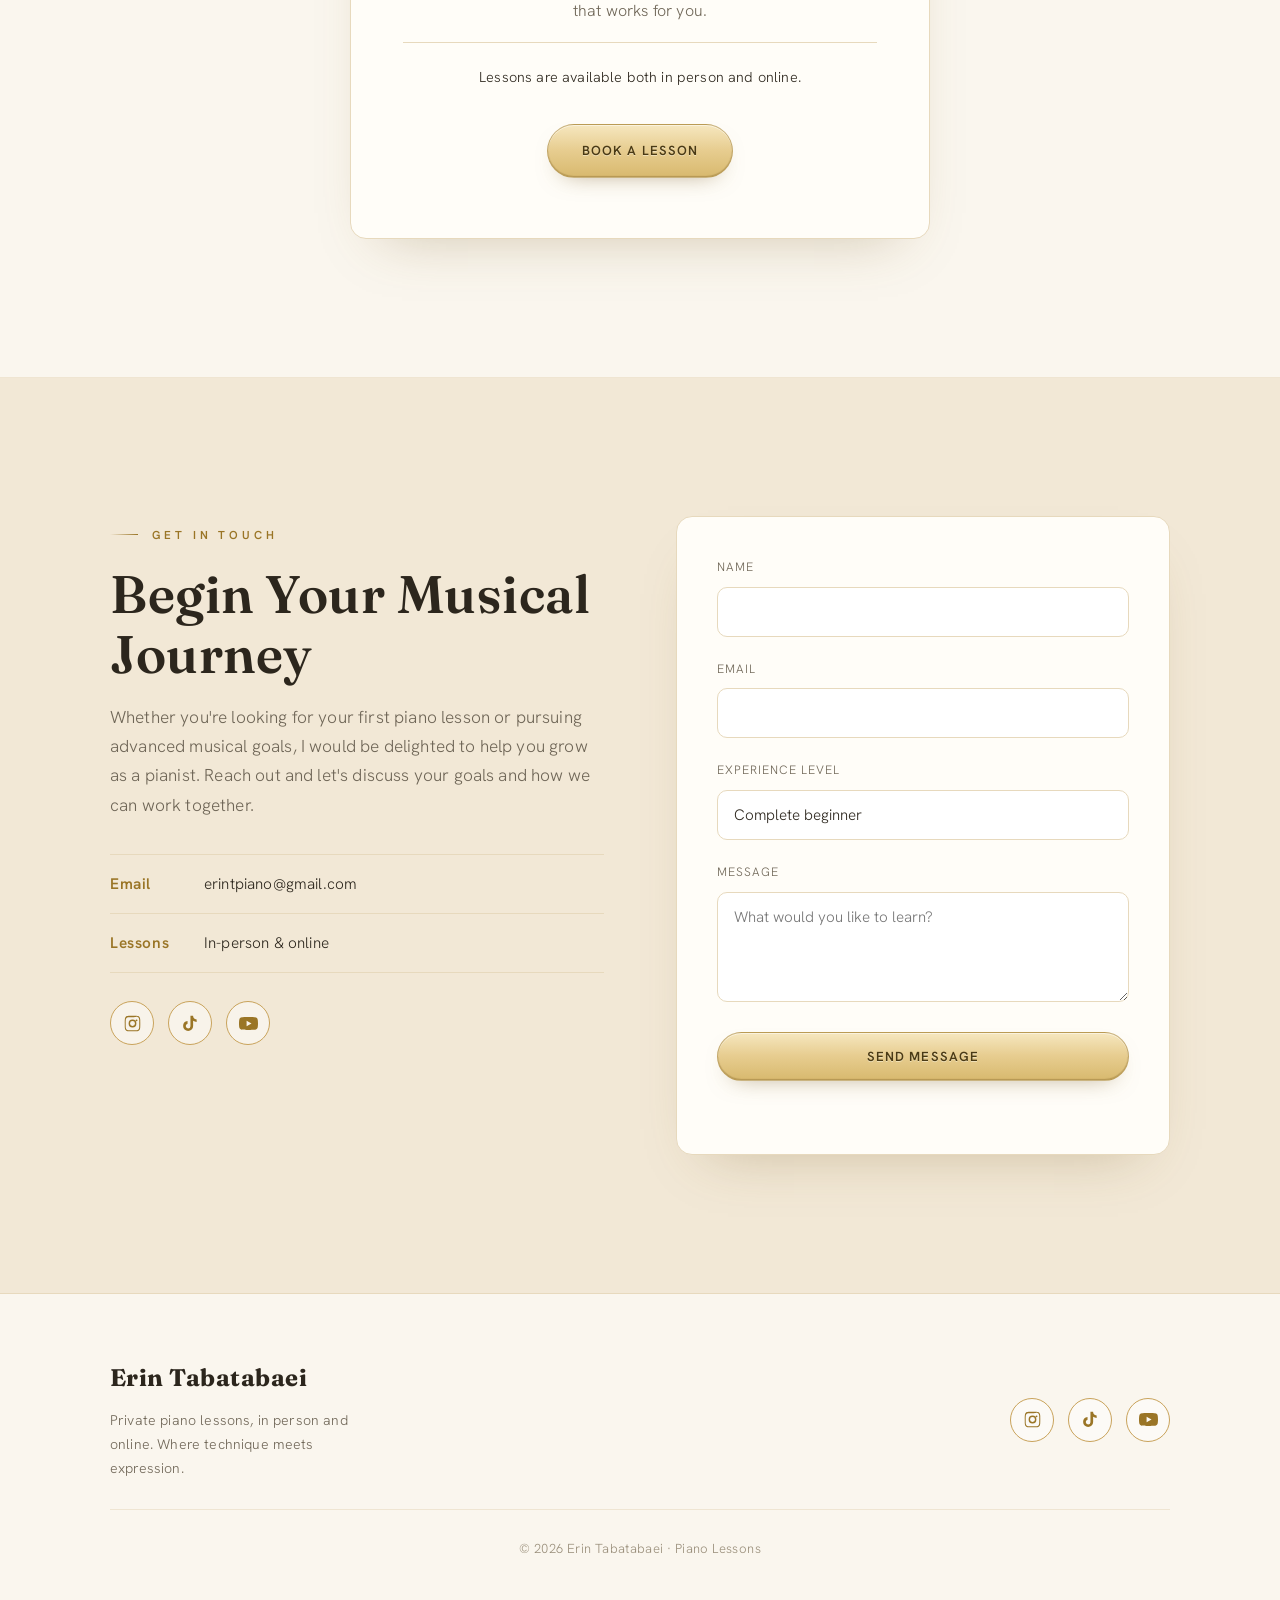
==== commit 0a114738: "Remove free-trial language; update About and pricing copy" ====
--- a/index.html
+++ b/index.html
@@ -23,7 +23,7 @@
         <a href="#services">Services</a>
         <a href="#videos">Performances</a>
         <a href="#pricing">Pricing</a>
-        <a href="#contact" class="nav__cta">Free Trial</a>
+        <a href="#contact" class="nav__cta">Book Now</a>
       </nav>
     </div>
   </header>
@@ -37,11 +37,11 @@
       <p class="hero__subtitle">
         Private piano lessons rooted in strong musicianship, thoughtful instruction, and a
         genuine love of music. Whether you're learning your first piece, preparing for
-        examinations, or developing advanced repertoire, lessons are tailored to your goals.
-        Begin with a complimentary 30-minute trial lesson.
+        examinations, or refining advanced repertoire, each lesson is tailored to your
+        individual goals and musical development.
       </p>
       <div class="hero__actions">
-        <a href="#contact" class="btn btn--primary">Book a Free Trial</a>
+        <a href="#contact" class="btn btn--primary">Book Now</a>
         <a href="#videos" class="btn btn--ghost">Watch Me Play</a>
       </div>
     </div>
@@ -129,9 +129,9 @@
         <p>
           I am Erin Tabatabaei, a pianist and teacher with over four years of teaching
           experience. My musical training includes the Royal Conservatory of Music
-          curriculum, completion of the RCM Level 10 Practical Examination, and Level 9
-          Harmony studies. I am currently working toward the Associate Diploma (ARCT), one of
-          the RCM's highest performance credentials.
+          curriculum, completion of the RCM Level 10 Practical Examination, and Harmony
+          studies. I am currently working toward the Associate Diploma (ARCT), the RCM's
+          highest performance credential.
         </p>
         <p>
           My teaching combines strong technical foundations with musical expression, helping
@@ -275,12 +275,12 @@
         <p class="price-card__label">Private Piano Lessons</p>
         <p class="price-card__amount">$50<span>/ hour</span></p>
         <p class="price-card__note">
-          Every student begins with a complimentary 30-minute trial lesson. This allows us to
-          discuss goals, assess current experience, and ensure lessons are the right fit before
-          making any commitment.
+          Each lesson is one-on-one and tailored to your goals, with a personalised plan for
+          repertoire, technique, and musicianship. Reach out and we'll discuss your experience
+          and find a schedule that works for you.
         </p>
         <p class="price-card__meta">Lessons are available both in person and online.</p>
-        <a href="#contact" class="btn btn--primary">Book Your Free Trial</a>
+        <a href="#contact" class="btn btn--primary">Book a Lesson</a>
       </div>
     </div>
   </section>
@@ -293,13 +293,12 @@
         <h2 class="section__title">Begin Your Musical Journey</h2>
         <p class="section__lead">
           Whether you're looking for your first piano lesson or pursuing advanced musical
-          goals, I would be delighted to help you grow as a pianist. Reach out to schedule
-          your complimentary 30-minute trial lesson and discuss how we can work together.
+          goals, I would be delighted to help you grow as a pianist. Reach out and let's
+          discuss your goals and how we can work together.
         </p>
         <ul class="contact__details">
           <li><span>Email</span><a href="mailto:erintpiano@gmail.com">erintpiano@gmail.com</a></li>
           <li><span>Lessons</span>In-person &amp; online</li>
-          <li><span>Trial</span>Complimentary 30-minute session</li>
         </ul>
         <div class="socials">
           <a href="https://www.instagram.com/erin.t.piano/" target="_blank" rel="noopener" aria-label="Instagram" title="Instagram">
